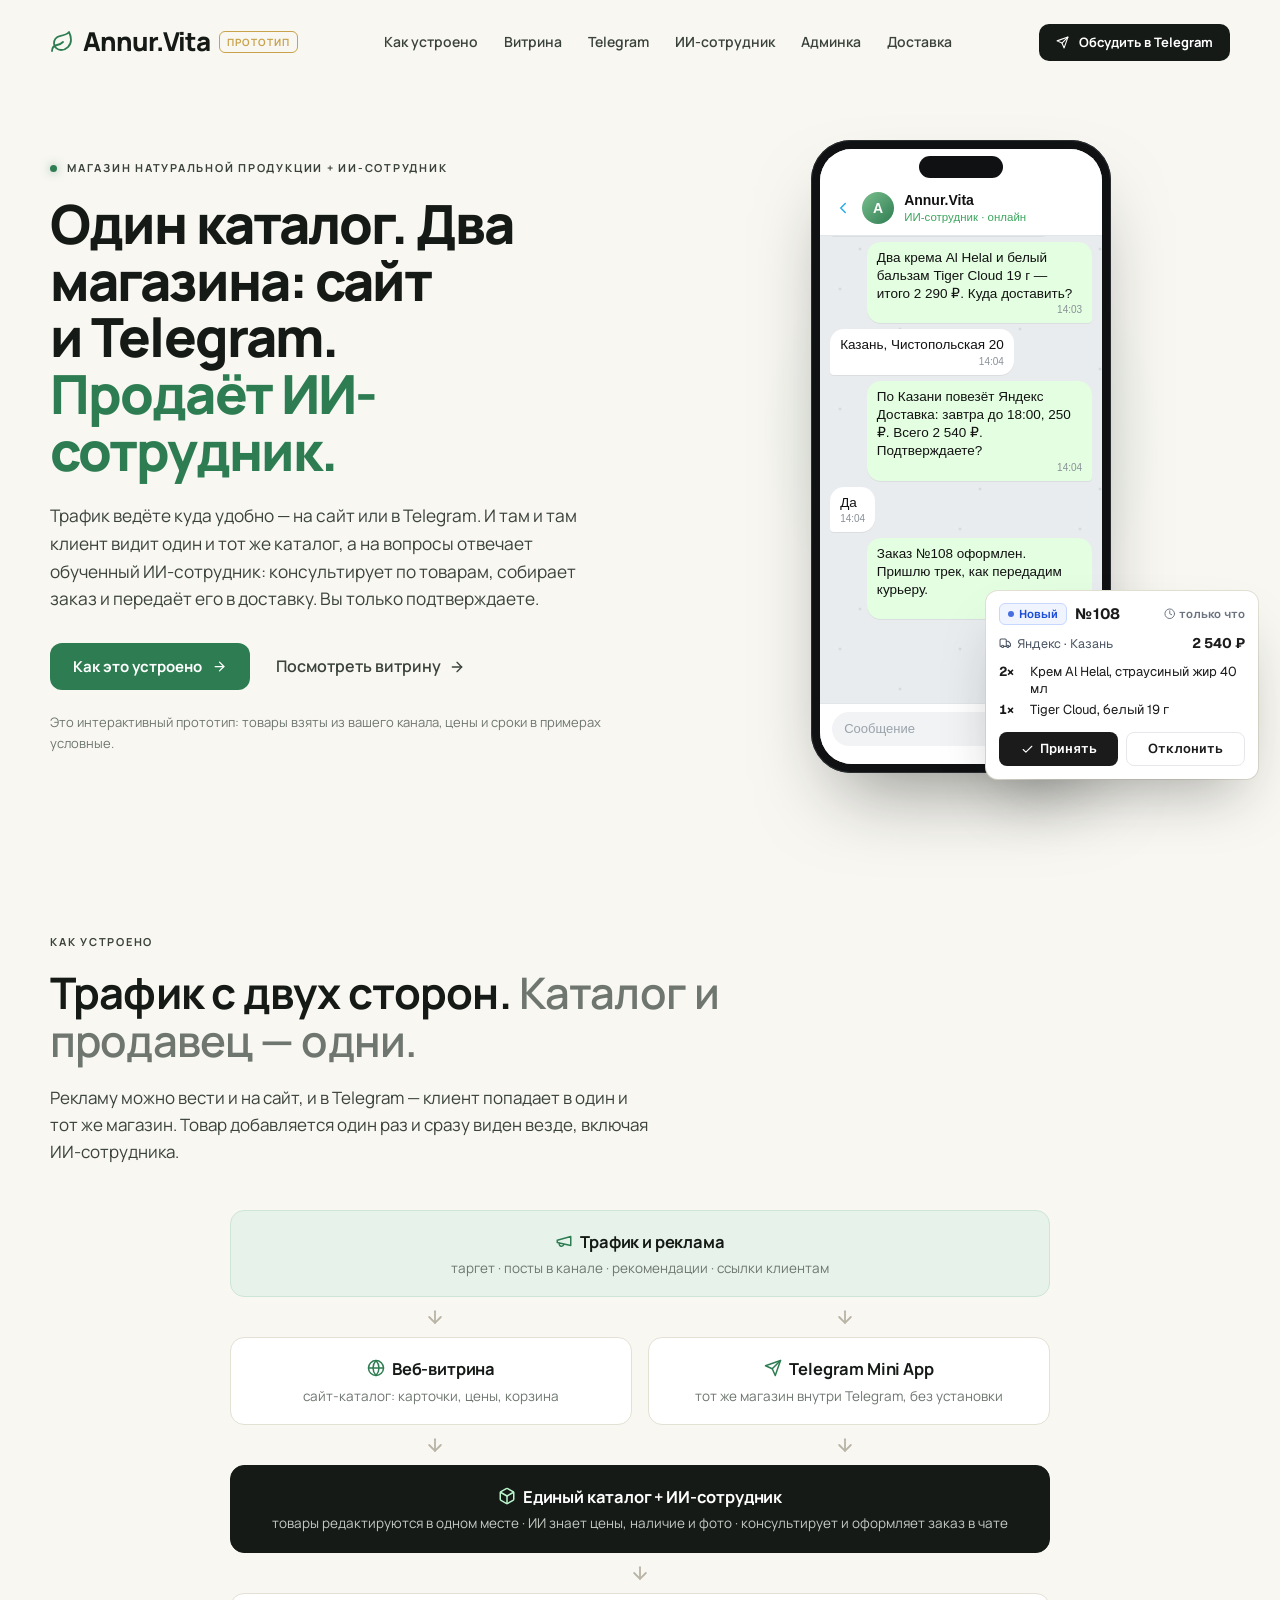
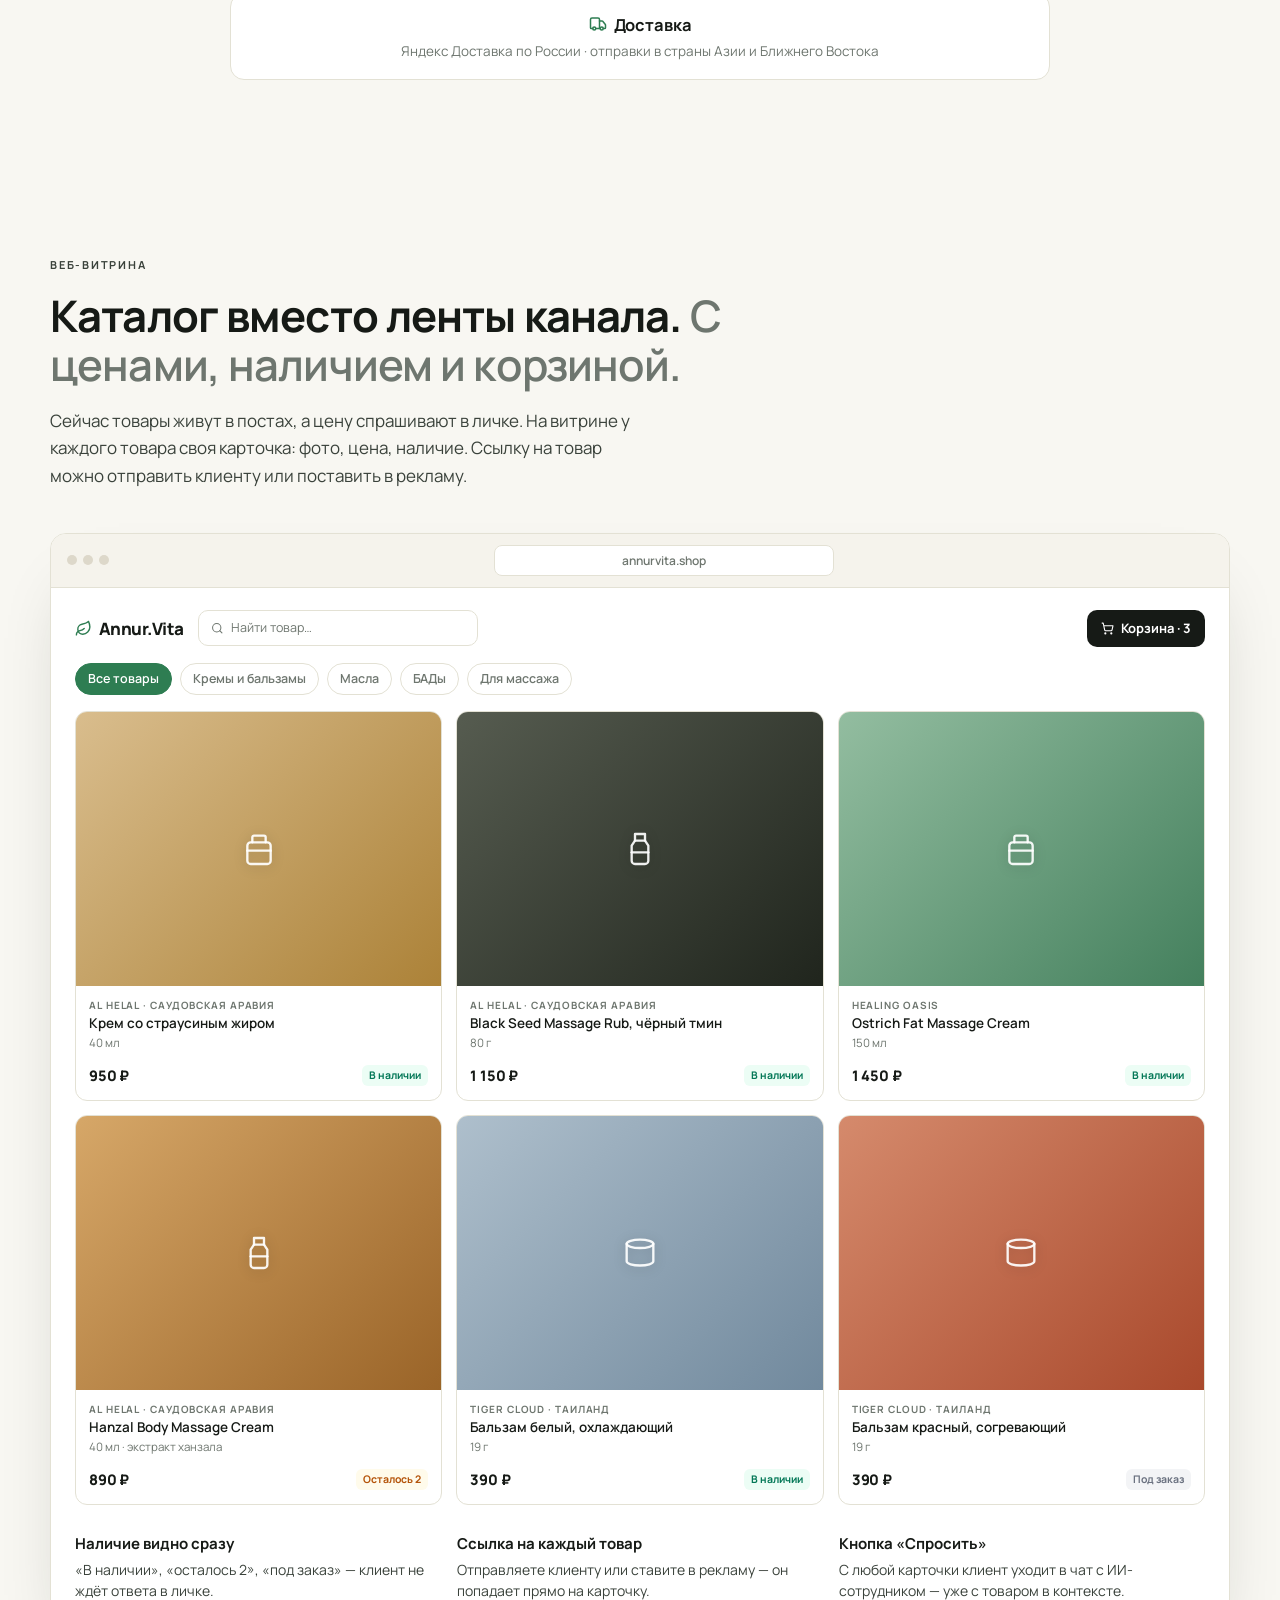
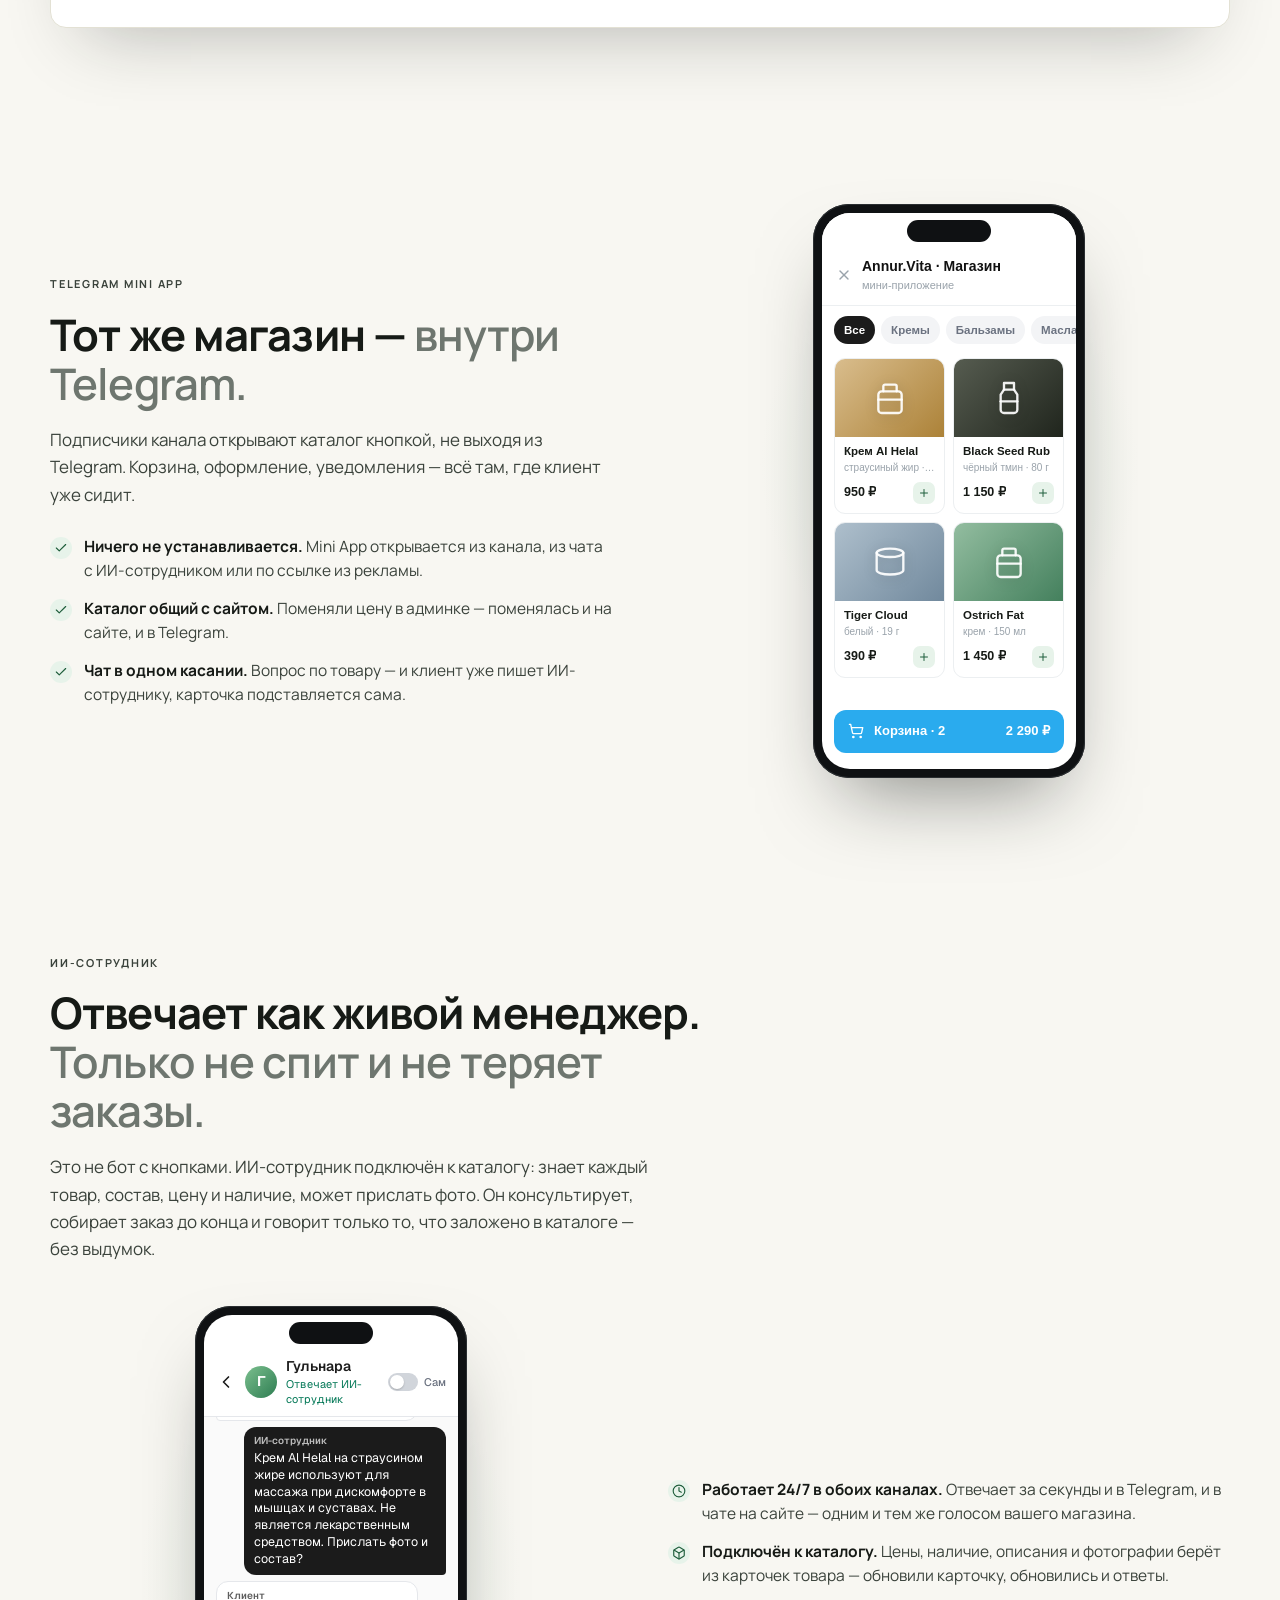
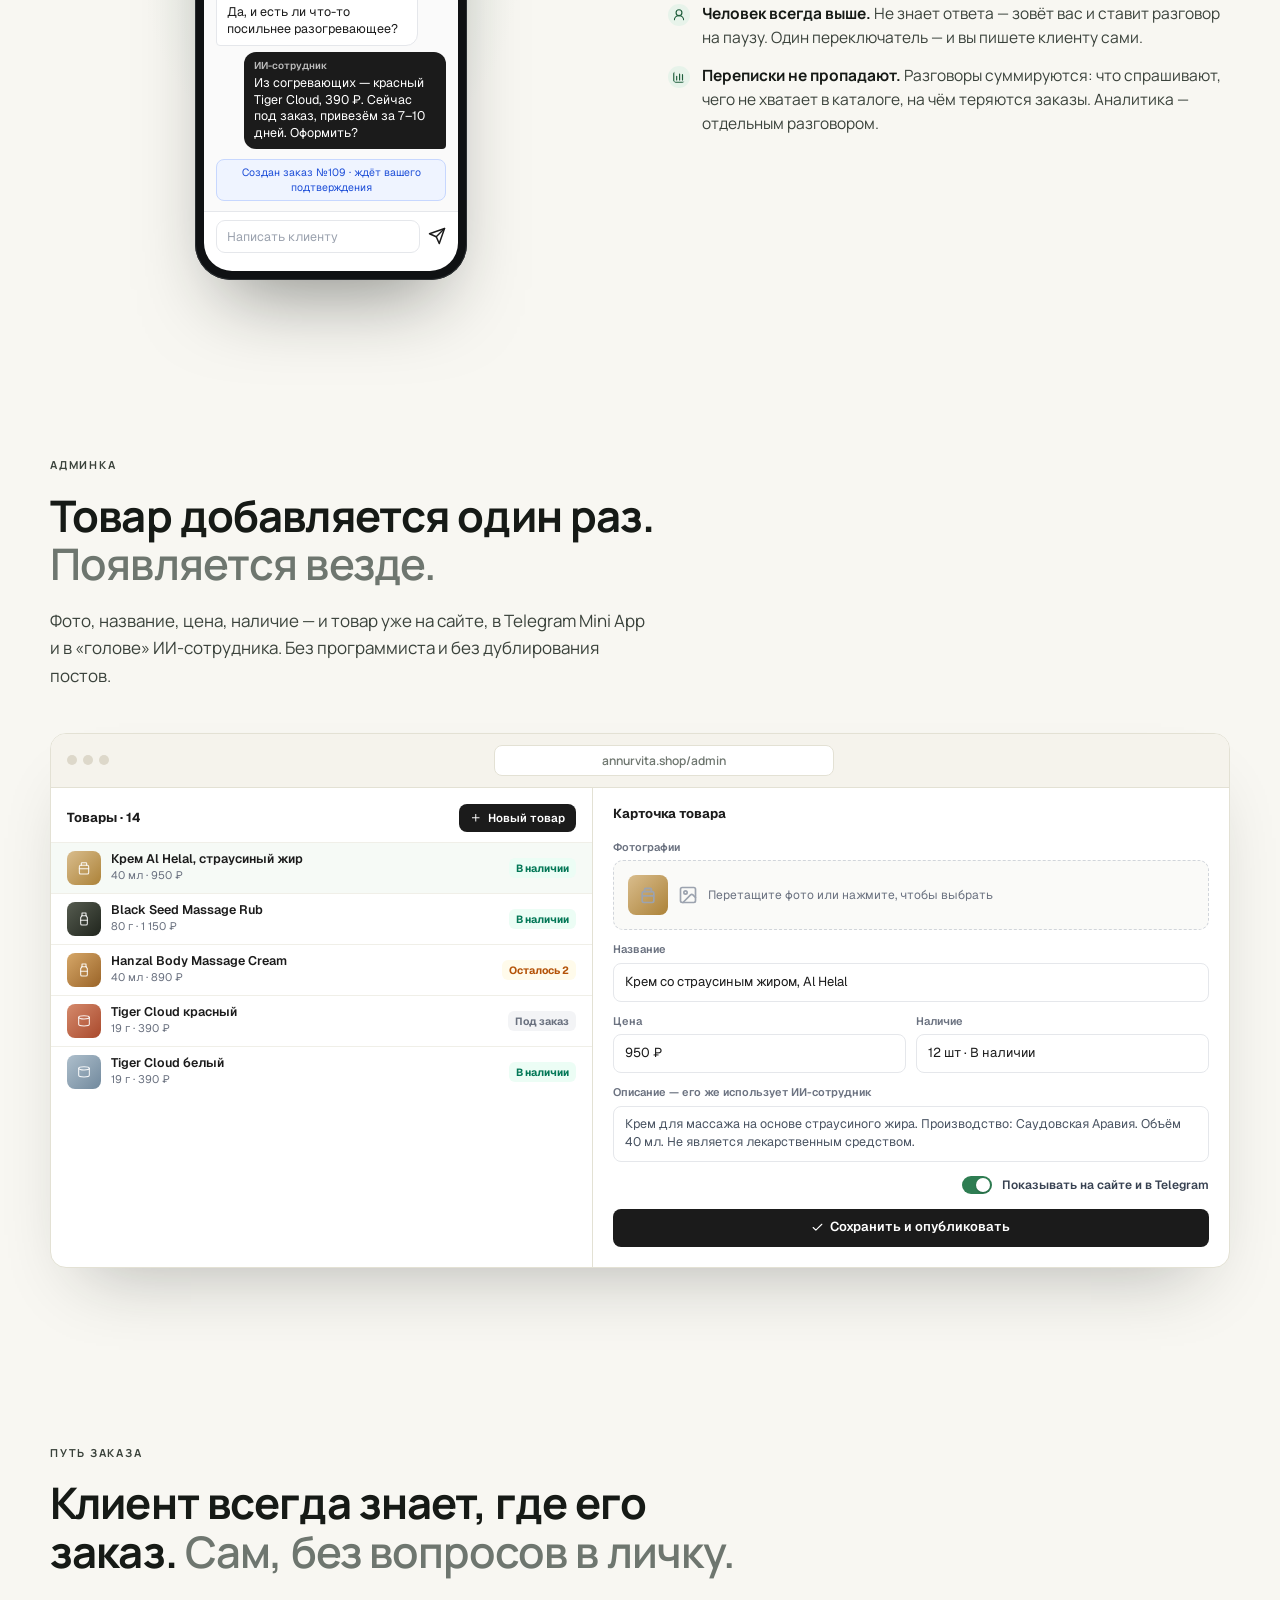
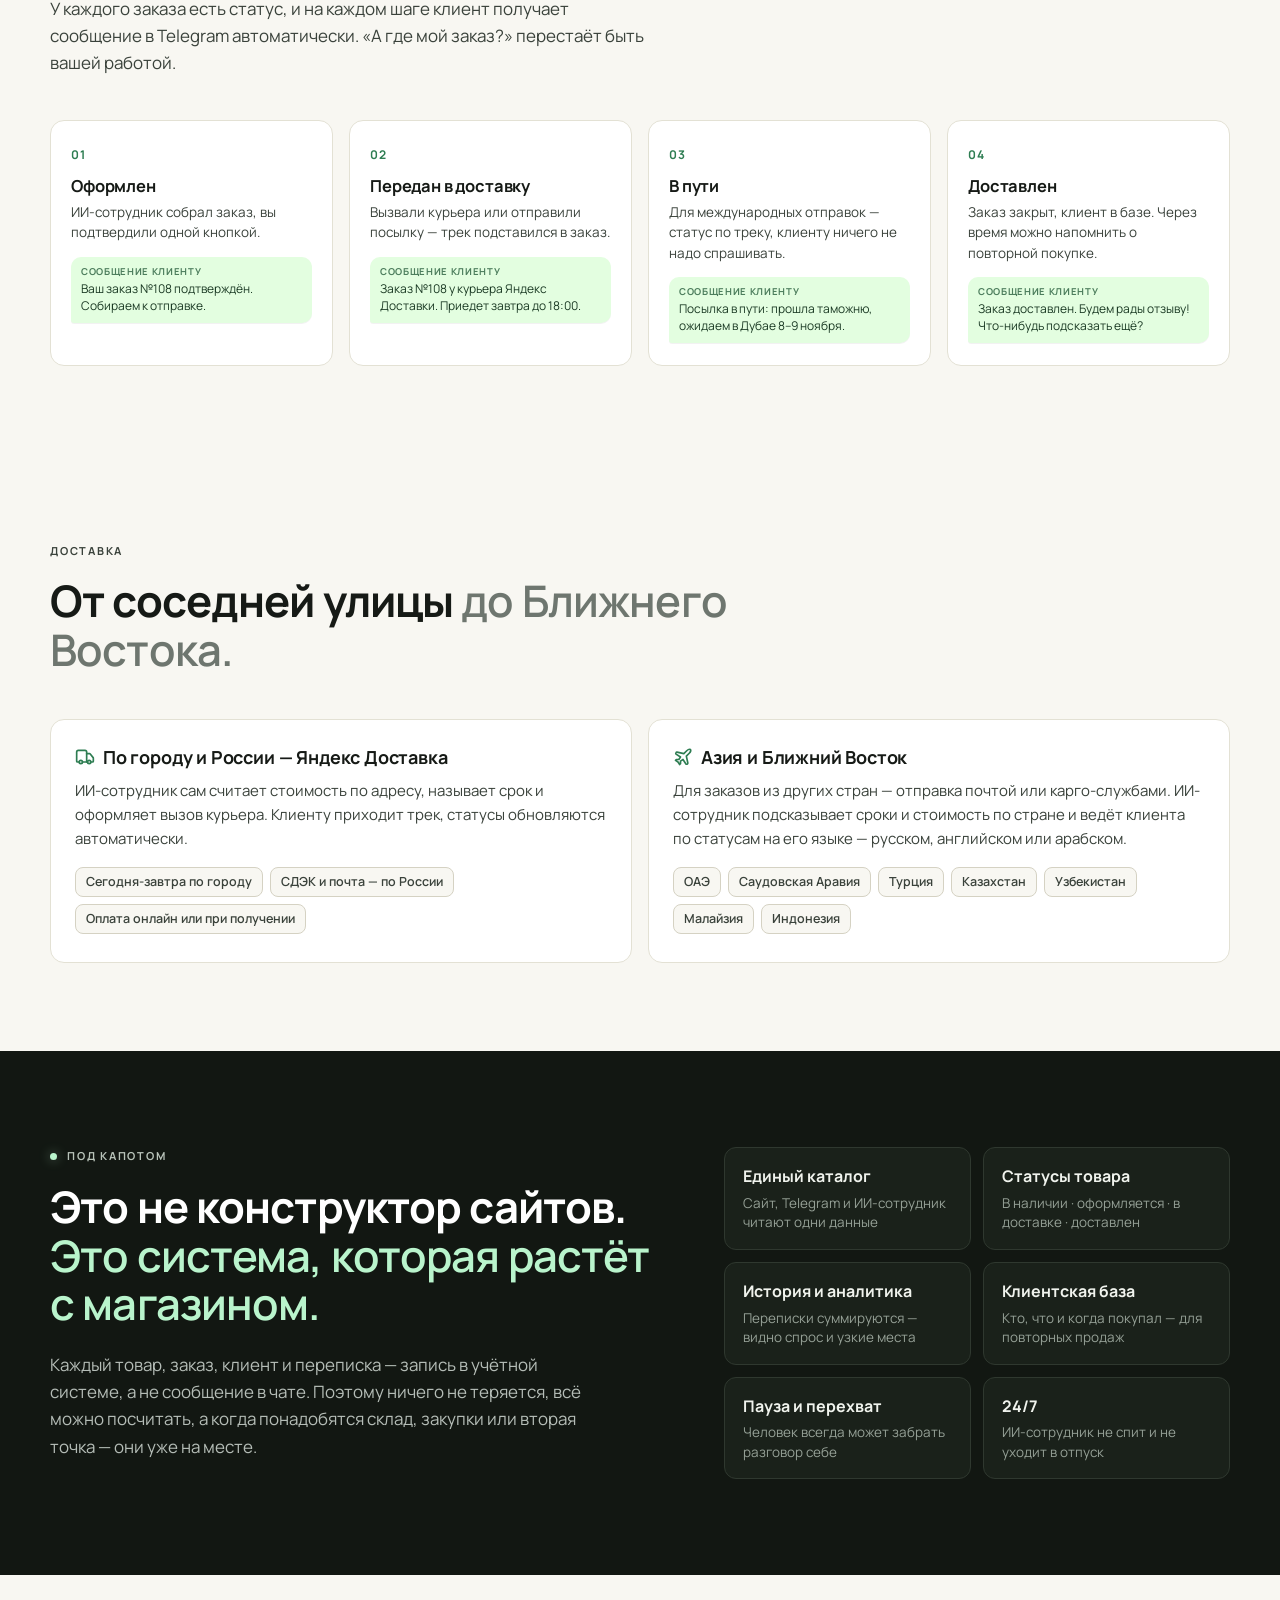
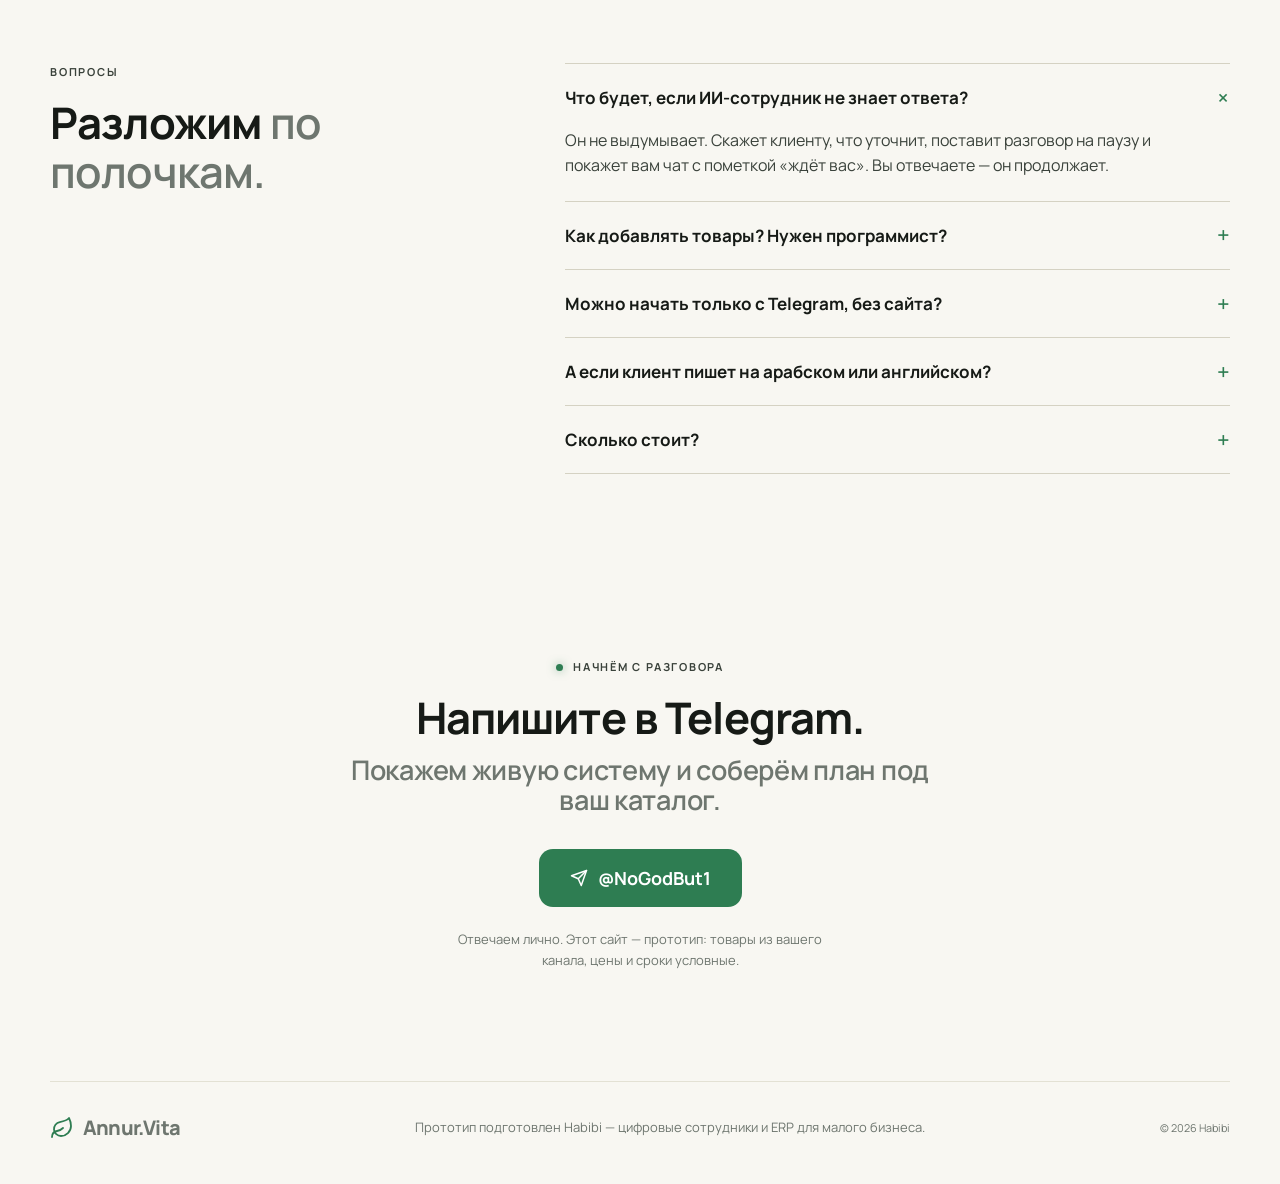
==== annurvita/index.html @ 6d464685 "Репозиторий prototypes: прототип Annur.Vita перенесён в annurvita/ Co-Authored-By: Claude Fable 5 <n" ====
<!doctype html>
<html lang="ru">
<head>
<meta charset="UTF-8">
<meta name="viewport" content="width=device-width, initial-scale=1">
<title>Annur.Vita — онлайн-магазин натуральной продукции + ИИ-сотрудник</title>
<meta name="description" content="Один каталог — два магазина: сайт и Telegram Mini App. Консультирует и оформляет заказы обученный ИИ-сотрудник. Доставка Яндексом по России и в страны Азии и Ближнего Востока.">
<meta name="robots" content="noindex">
<link rel="icon" href="data:image/svg+xml,%3Csvg xmlns='http://www.w3.org/2000/svg' viewBox='0 0 24 24' fill='none' stroke='%232e7d52' stroke-width='2' stroke-linecap='round' stroke-linejoin='round'%3E%3Cpath d='M11 20A7 7 0 0 1 9.8 6.1C15.5 5 17 4.48 19 2c1 2 2 4.18 2 8 0 5.5-4.78 10-10 10Z'/%3E%3Cpath d='M2 21c0-3 1.85-5.36 5.08-6C9.5 14.52 12 13 13 12'/%3E%3C/svg%3E">
<link rel="preconnect" href="https://fonts.googleapis.com">
<link rel="preconnect" href="https://fonts.gstatic.com" crossorigin>
<link href="https://fonts.googleapis.com/css2?family=Manrope:wght@400;500;600;700;800&family=Geist:wght@400;500;600;700&display=swap" rel="stylesheet">
<link rel="stylesheet" href="style.css">
</head>
<body>
<svg class="sprite" aria-hidden="true">
  <symbol id="i-leaf" viewBox="0 0 24 24"><path d="M11 20A7 7 0 0 1 9.8 6.1C15.5 5 17 4.48 19 2c1 2 2 4.18 2 8 0 5.5-4.78 10-10 10Z"/><path d="M2 21c0-3 1.85-5.36 5.08-6C9.5 14.52 12 13 13 12"/></symbol>
  <symbol id="i-clock" viewBox="0 0 24 24"><circle cx="12" cy="12" r="10"/><polyline points="12 6 12 12 16 14"/></symbol>
  <symbol id="i-check" viewBox="0 0 24 24"><polyline points="20 6 9 17 4 12"/></symbol>
  <symbol id="i-truck" viewBox="0 0 24 24"><path d="M14 18V6a2 2 0 0 0-2-2H4a2 2 0 0 0-2 2v11a1 1 0 0 0 1 1h2"/><path d="M15 18H9"/><path d="M19 18h2a1 1 0 0 0 1-1v-3.65a1 1 0 0 0-.22-.624l-3.48-4.35A1 1 0 0 0 17.52 8H14"/><circle cx="17" cy="18" r="2"/><circle cx="7" cy="18" r="2"/></symbol>
  <symbol id="i-globe" viewBox="0 0 24 24"><circle cx="12" cy="12" r="10"/><path d="M2 12h20"/><path d="M12 2a15.3 15.3 0 0 1 4 10 15.3 15.3 0 0 1-4 10 15.3 15.3 0 0 1-4-10 15.3 15.3 0 0 1 4-10z"/></symbol>
  <symbol id="i-chat" viewBox="0 0 24 24"><path d="M7.9 20A9 9 0 1 0 4 16.1L2 22Z"/></symbol>
  <symbol id="i-send" viewBox="0 0 24 24"><path d="m22 2-7 20-4-9-9-4Z"/><path d="M22 2 11 13"/></symbol>
  <symbol id="i-back" viewBox="0 0 24 24"><path d="m15 18-6-6 6-6"/></symbol>
  <symbol id="i-x" viewBox="0 0 24 24"><path d="M18 6 6 18"/><path d="m6 6 12 12"/></symbol>
  <symbol id="i-arrow" viewBox="0 0 24 24"><path d="M5 12h14"/><path d="m12 5 7 7-7 7"/></symbol>
  <symbol id="i-cart" viewBox="0 0 24 24"><circle cx="8" cy="21" r="1"/><circle cx="19" cy="21" r="1"/><path d="M2.05 2.05h2l2.66 12.42a2 2 0 0 0 2 1.58h9.78a2 2 0 0 0 1.95-1.57l1.65-7.43H5.12"/></symbol>
  <symbol id="i-search" viewBox="0 0 24 24"><circle cx="11" cy="11" r="8"/><path d="m21 21-4.3-4.3"/></symbol>
  <symbol id="i-plus" viewBox="0 0 24 24"><path d="M5 12h14"/><path d="M12 5v14"/></symbol>
  <symbol id="i-image" viewBox="0 0 24 24"><rect x="3" y="3" width="18" height="18" rx="2"/><circle cx="9" cy="9" r="2"/><path d="m21 15-3.086-3.086a2 2 0 0 0-2.828 0L6 21"/></symbol>
  <symbol id="i-chart" viewBox="0 0 24 24"><path d="M3 3v16a2 2 0 0 0 2 2h16"/><path d="M8 17v-6"/><path d="M13 17V7"/><path d="M18 17v-9"/></symbol>
  <symbol id="i-jar" viewBox="0 0 24 24"><rect x="5" y="8" width="14" height="13" rx="2"/><path d="M8 8V5a1 1 0 0 1 1-1h6a1 1 0 0 1 1 1v3"/><path d="M5 13h14"/></symbol>
  <symbol id="i-tube" viewBox="0 0 24 24"><path d="M9 3h6v4H9z"/><path d="M9 7l-2 3v9a2 2 0 0 0 2 2h6a2 2 0 0 0 2-2v-9l-2-3"/><path d="M7 14h10"/></symbol>
  <symbol id="i-tin" viewBox="0 0 24 24"><ellipse cx="12" cy="6.5" rx="8" ry="2.5"/><path d="M4 6.5V17c0 1.4 3.6 2.5 8 2.5s8-1.1 8-2.5V6.5"/></symbol>
  <symbol id="i-plane" viewBox="0 0 24 24"><path d="M17.8 19.2 16 11l3.5-3.5C21 6 21.5 4 21 3c-1-.5-3 0-4.5 1.5L13 8 4.8 6.2c-.5-.1-.9.1-1.1.5l-.3.5c-.2.5-.1 1 .3 1.3L9 12l-2 3H4l-1 1 3 2 2 3 1-1v-3l3-2 3.5 5.3c.3.4.8.5 1.3.3l.5-.2c.4-.3.6-.7.5-1.2z"/></symbol>
  <symbol id="i-megaphone" viewBox="0 0 24 24"><path d="m3 11 18-5v12L3 14v-3z"/><path d="M11.6 16.8a3 3 0 1 1-5.8-1.6"/></symbol>
  <symbol id="i-box" viewBox="0 0 24 24"><path d="M21 8a2 2 0 0 0-1-1.73l-7-4a2 2 0 0 0-2 0l-7 4A2 2 0 0 0 3 8v8a2 2 0 0 0 1 1.73l7 4a2 2 0 0 0 2 0l7-4A2 2 0 0 0 21 16Z"/><path d="m3.3 7 8.7 5 8.7-5"/><path d="M12 22V12"/></symbol>
  <symbol id="i-user" viewBox="0 0 24 24"><circle cx="12" cy="8" r="5"/><path d="M20 21a8 8 0 0 0-16 0"/></symbol>
</svg>

<header class="top wrap">
  <a class="brand" href="#top"><svg class="ic"><use href="#i-leaf"/></svg>Annur.Vita<span class="proto">прототип</span></a>
  <nav class="menu" aria-label="Разделы">
    <a href="#how">Как устроено</a>
    <a href="#shop">Витрина</a>
    <a href="#tg">Telegram</a>
    <a href="#ai">ИИ-сотрудник</a>
    <a href="#admin">Админка</a>
    <a href="#delivery">Доставка</a>
  </nav>
  <div class="top-actions">
    <a class="btn btn-ink btn-sm" href="https://t.me/NoGodBut1" target="_blank" rel="noopener"><svg class="ic"><use href="#i-send"/></svg><span>Обсудить в Telegram</span></a>
  </div>
</header>

<main id="top">

<!-- ================= HERO ================= -->
<section class="hero wrap">
  <div class="hero-copy">
    <p class="eyebrow"><i></i>Магазин натуральной продукции + ИИ-сотрудник</p>
    <h1>Один каталог. Два магазина: сайт и&nbsp;Telegram. <span>Продаёт ИИ-сотрудник.</span></h1>
    <p class="lead">Трафик ведёте куда удобно — на сайт или в Telegram. И там и там клиент видит один и тот же каталог, а на вопросы отвечает обученный ИИ-сотрудник: консультирует по товарам, собирает заказ и передаёт его в доставку. Вы только подтверждаете.</p>
    <div class="actions">
      <a class="btn btn-accent" href="#how">Как это устроено <svg class="ic"><use href="#i-arrow"/></svg></a>
      <a class="textlink" href="#shop">Посмотреть витрину <svg class="ic"><use href="#i-arrow"/></svg></a>
    </div>
    <p class="footnote">Это интерактивный прототип: товары взяты из вашего канала, цены и сроки в примерах условные.</p>
  </div>

  <div class="hero-visual" aria-label="Переписка клиента с ИИ-сотрудником и карточка готового заказа">
    <div class="phone">
      <div class="tg">
        <div class="tg-head">
          <svg class="ic"><use href="#i-back"/></svg>
          <span class="tg-ava">A</span>
          <div><b>Annur.Vita</b><small>ИИ-сотрудник · онлайн</small></div>
        </div>
        <div class="tg-body">
          <div class="msg in">Ассаляму алейкум! Крем со страусиным жиром Al Helal ещё есть?<time>14:02</time></div>
          <div class="msg out">Ва-алейкум ассалям! Да, Al Helal 40 мл в наличии — 950 ₽, производство Саудовская Аравия. Один возьмёте?<time>14:02</time></div>
          <div class="msg in">Два. И белый Tiger Cloud, который охлаждающий<time>14:03</time></div>
          <div class="msg out">Два крема Al Helal и белый бальзам Tiger Cloud 19 г — итого 2 290 ₽. Куда доставить?<time>14:03</time></div>
          <div class="msg in">Казань, Чистопольская 20<time>14:04</time></div>
          <div class="msg out">По Казани повезёт Яндекс Доставка: завтра до 18:00, 250 ₽. Всего 2 540 ₽. Подтверждаете?<time>14:04</time></div>
          <div class="msg in">Да<time>14:04</time></div>
          <div class="msg out">Заказ №108 оформлен. Пришлю трек, как передадим курьеру.<time>14:04</time></div>
        </div>
        <div class="tg-input"><span>Сообщение</span></div>
      </div>
    </div>

    <div class="float-card cab" aria-label="Карточка заказа у владельца">
      <div class="fc-head"><span class="badge new">Новый</span><b>№108</b><span class="age"><svg class="ic"><use href="#i-clock"/></svg>только что</span></div>
      <div class="fc-sum"><span><svg class="ic"><use href="#i-truck"/></svg>Яндекс · Казань</span><b>2 540 ₽</b></div>
      <ul class="items">
        <li><b>2×</b><span>Крем Al Helal, страусиный жир 40 мл</span></li>
        <li><b>1×</b><span>Tiger Cloud, белый 19 г</span></li>
      </ul>
      <div class="fc-actions"><button class="ubtn dark" type="button"><svg class="ic"><use href="#i-check"/></svg>Принять</button><button class="ubtn outline" type="button">Отклонить</button></div>
    </div>
  </div>
</section>

<!-- ================= СХЕМА ================= -->
<section class="section wrap" id="how">
  <div class="section-head">
    <p class="eyebrow">Как устроено</p>
    <h2>Трафик с двух сторон. <span class="muted">Каталог и продавец — одни.</span></h2>
    <p class="section-lead">Рекламу можно вести и на сайт, и в Telegram — клиент попадает в один и тот же магазин. Товар добавляется один раз и сразу виден везде, включая ИИ-сотрудника.</p>
  </div>
  <div class="flow" role="img" aria-label="Схема: трафик идёт на сайт и в Telegram, оба подключены к единому каталогу, продажи ведёт ИИ-сотрудник, заказы уходят в доставку">
    <div class="frow one">
      <div class="fnode soft"><b><svg class="ic"><use href="#i-megaphone"/></svg>Трафик и реклама</b><span>таргет · посты в канале · рекомендации · ссылки клиентам</span></div>
    </div>
    <div class="farr"><i><svg class="ic"><use href="#i-arrow"/></svg></i><i><svg class="ic"><use href="#i-arrow"/></svg></i></div>
    <div class="frow">
      <div class="fnode"><b><svg class="ic"><use href="#i-globe"/></svg>Веб-витрина</b><span>сайт-каталог: карточки, цены, корзина</span></div>
      <div class="fnode"><b><svg class="ic"><use href="#i-send"/></svg>Telegram Mini App</b><span>тот же магазин внутри Telegram, без установки</span></div>
    </div>
    <div class="farr"><i><svg class="ic"><use href="#i-arrow"/></svg></i><i><svg class="ic"><use href="#i-arrow"/></svg></i></div>
    <div class="frow one">
      <div class="fnode hub"><b><svg class="ic"><use href="#i-box"/></svg>Единый каталог + ИИ-сотрудник</b><span>товары редактируются в одном месте · ИИ знает цены, наличие и фото · консультирует и оформляет заказ в чате</span></div>
    </div>
    <div class="farr one"><i><svg class="ic"><use href="#i-arrow"/></svg></i></div>
    <div class="frow one">
      <div class="fnode"><b><svg class="ic"><use href="#i-truck"/></svg>Доставка</b><span>Яндекс Доставка по России · отправки в страны Азии и Ближнего Востока</span></div>
    </div>
  </div>
</section>

<!-- ================= ВИТРИНА ================= -->
<section class="section wrap" id="shop">
  <div class="section-head">
    <p class="eyebrow">Веб-витрина</p>
    <h2>Каталог вместо ленты канала. <span class="muted">С ценами, наличием и корзиной.</span></h2>
    <p class="section-lead">Сейчас товары живут в постах, а цену спрашивают в личке. На витрине у каждого товара своя карточка: фото, цена, наличие. Ссылку на товар можно отправить клиенту или поставить в рекламу.</p>
  </div>

  <div class="browser" role="img" aria-label="Макет веб-витрины с карточками товаров">
    <div class="bbar"><i></i><i></i><i></i><span class="burl">annurvita.shop</span></div>
    <div class="shop">
      <div class="shop-top">
        <span class="shop-brand"><svg class="ic"><use href="#i-leaf"/></svg>Annur.Vita</span>
        <span class="shop-search"><svg class="ic"><use href="#i-search"/></svg>Найти товар…</span>
        <span class="shop-cart"><svg class="ic"><use href="#i-cart"/></svg>Корзина · 3</span>
      </div>
      <div class="shop-cats"><span class="on">Все товары</span><span>Кремы и бальзамы</span><span>Масла</span><span>БАДы</span><span>Для массажа</span></div>
      <div class="pgrid">
        <article class="pcard">
          <div class="pimg g1"><svg class="ic"><use href="#i-jar"/></svg></div>
          <div class="pbody"><span class="pbrand">Al Helal · Саудовская Аравия</span><span class="pname">Крем со страусиным жиром</span><span class="pmeta">40 мл</span><div class="prow"><span class="price">950 ₽</span><span class="stock ok">В наличии</span></div></div>
        </article>
        <article class="pcard">
          <div class="pimg g2"><svg class="ic"><use href="#i-tube"/></svg></div>
          <div class="pbody"><span class="pbrand">Al Helal · Саудовская Аравия</span><span class="pname">Black Seed Massage Rub, чёрный тмин</span><span class="pmeta">80 г</span><div class="prow"><span class="price">1 150 ₽</span><span class="stock ok">В наличии</span></div></div>
        </article>
        <article class="pcard">
          <div class="pimg g3"><svg class="ic"><use href="#i-jar"/></svg></div>
          <div class="pbody"><span class="pbrand">Healing Oasis</span><span class="pname">Ostrich Fat Massage Cream</span><span class="pmeta">150 мл</span><div class="prow"><span class="price">1 450 ₽</span><span class="stock ok">В наличии</span></div></div>
        </article>
        <article class="pcard">
          <div class="pimg g4"><svg class="ic"><use href="#i-tube"/></svg></div>
          <div class="pbody"><span class="pbrand">Al Helal · Саудовская Аравия</span><span class="pname">Hanzal Body Massage Cream</span><span class="pmeta">40 мл · экстракт ханзала</span><div class="prow"><span class="price">890 ₽</span><span class="stock low">Осталось 2</span></div></div>
        </article>
        <article class="pcard">
          <div class="pimg g5"><svg class="ic"><use href="#i-tin"/></svg></div>
          <div class="pbody"><span class="pbrand">Tiger Cloud · Таиланд</span><span class="pname">Бальзам белый, охлаждающий</span><span class="pmeta">19 г</span><div class="prow"><span class="price">390 ₽</span><span class="stock ok">В наличии</span></div></div>
        </article>
        <article class="pcard">
          <div class="pimg g6"><svg class="ic"><use href="#i-tin"/></svg></div>
          <div class="pbody"><span class="pbrand">Tiger Cloud · Таиланд</span><span class="pname">Бальзам красный, согревающий</span><span class="pmeta">19 г</span><div class="prow"><span class="price">390 ₽</span><span class="stock out">Под заказ</span></div></div>
        </article>
      </div>
      <div class="shopcap">
        <div><b>Наличие видно сразу</b>«В наличии», «осталось 2», «под заказ» — клиент не ждёт ответа в личке.</div>
        <div><b>Ссылка на каждый товар</b>Отправляете клиенту или ставите в рекламу — он попадает прямо на карточку.</div>
        <div><b>Кнопка «Спросить»</b>С любой карточки клиент уходит в чат с ИИ-сотрудником — уже с товаром в контексте.</div>
      </div>
    </div>
  </div>
</section>

<!-- ================= TELEGRAM MINI APP ================= -->
<section class="section wrap split" id="tg">
  <div>
    <div class="section-head">
      <p class="eyebrow">Telegram Mini App</p>
      <h2>Тот же магазин — <span class="muted">внутри Telegram.</span></h2>
      <p class="section-lead">Подписчики канала открывают каталог кнопкой, не выходя из Telegram. Корзина, оформление, уведомления — всё там, где клиент уже сидит.</p>
    </div>
    <ul class="points">
      <li><svg class="ic"><use href="#i-check"/></svg><b>Ничего не устанавливается.</b> Mini App открывается из канала, из чата с ИИ-сотрудником или по ссылке из рекламы.</li>
      <li><svg class="ic"><use href="#i-check"/></svg><b>Каталог общий с сайтом.</b> Поменяли цену в админке — поменялась и на сайте, и в Telegram.</li>
      <li><svg class="ic"><use href="#i-check"/></svg><b>Чат в одном касании.</b> Вопрос по товару — и клиент уже пишет ИИ-сотруднику, карточка подставляется сама.</li>
    </ul>
  </div>
  <div class="split-visual">
    <div class="phone small">
      <div class="ma">
        <div class="ma-head">
          <svg class="ic"><use href="#i-x"/></svg>
          <div><b>Annur.Vita · Магазин</b><small>мини-приложение</small></div>
        </div>
        <div class="ma-cats"><span class="on">Все</span><span>Кремы</span><span>Бальзамы</span><span>Масла</span></div>
        <div class="ma-grid">
          <article class="ma-card"><div class="pimg g1"><svg class="ic"><use href="#i-jar"/></svg></div><div class="mb"><b>Крем Al Helal</b><small>страусиный жир · 40 мл</small><div class="mr"><b>950 ₽</b><span class="ma-add"><svg class="ic"><use href="#i-plus"/></svg></span></div></div></article>
          <article class="ma-card"><div class="pimg g2"><svg class="ic"><use href="#i-tube"/></svg></div><div class="mb"><b>Black Seed Rub</b><small>чёрный тмин · 80 г</small><div class="mr"><b>1 150 ₽</b><span class="ma-add"><svg class="ic"><use href="#i-plus"/></svg></span></div></div></article>
          <article class="ma-card"><div class="pimg g5"><svg class="ic"><use href="#i-tin"/></svg></div><div class="mb"><b>Tiger Cloud</b><small>белый · 19 г</small><div class="mr"><b>390 ₽</b><span class="ma-add"><svg class="ic"><use href="#i-plus"/></svg></span></div></div></article>
          <article class="ma-card"><div class="pimg g3"><svg class="ic"><use href="#i-jar"/></svg></div><div class="mb"><b>Ostrich Fat</b><small>крем · 150 мл</small><div class="mr"><b>1 450 ₽</b><span class="ma-add"><svg class="ic"><use href="#i-plus"/></svg></span></div></div></article>
        </div>
        <div class="ma-cart"><span><svg class="ic"><use href="#i-cart"/></svg></span>Корзина · 2<b>2 290 ₽</b></div>
      </div>
    </div>
  </div>
</section>

<!-- ================= ИИ-СОТРУДНИК ================= -->
<section class="section wrap" id="ai">
  <div class="section-head">
    <p class="eyebrow">ИИ-сотрудник</p>
    <h2>Отвечает как живой менеджер. <span class="muted">Только не спит и не теряет заказы.</span></h2>
    <p class="section-lead">Это не бот с кнопками. ИИ-сотрудник подключён к каталогу: знает каждый товар, состав, цену и наличие, может прислать фото. Он консультирует, собирает заказ до конца и говорит только то, что заложено в каталоге — без выдумок.</p>
  </div>
  <div class="split">
    <div class="split-visual">
      <div class="phone small">
        <div class="cab">
          <div class="thread-head"><svg class="ic"><use href="#i-back"/></svg><span class="ava">Г</span><div><b>Гульнара</b><small class="ok">Отвечает ИИ-сотрудник</small></div><label class="switch"><i></i>Сам</label></div>
          <div class="thread">
            <div class="day">Сегодня</div>
            <div class="bub c"><small>Клиент</small>А этот крем от чего вообще? Для суставов подойдёт?</div>
            <div class="bub b"><small>ИИ-сотрудник</small>Крем Al Helal на страусином жире используют для массажа при дискомфорте в мышцах и суставах. Не является лекарственным средством. Прислать фото и состав?</div>
            <div class="bub c"><small>Клиент</small>Да, и есть ли что-то посильнее разогревающее?</div>
            <div class="bub b"><small>ИИ-сотрудник</small>Из согревающих — красный Tiger Cloud, 390 ₽. Сейчас под заказ, привезём за 7–10 дней. Оформить?</div>
            <div class="sys">Создан заказ №109 · ждёт вашего подтверждения</div>
          </div>
          <div class="thread-input"><span>Написать клиенту</span><svg class="ic"><use href="#i-send"/></svg></div>
        </div>
      </div>
    </div>
    <div>
      <ul class="points">
        <li><svg class="ic"><use href="#i-clock"/></svg><b>Работает 24/7 в обоих каналах.</b> Отвечает за секунды и в Telegram, и в чате на сайте — одним и тем же голосом вашего магазина.</li>
        <li><svg class="ic"><use href="#i-box"/></svg><b>Подключён к каталогу.</b> Цены, наличие, описания и фотографии берёт из карточек товара — обновили карточку, обновились и ответы.</li>
        <li><svg class="ic"><use href="#i-user"/></svg><b>Человек всегда выше.</b> Не знает ответа — зовёт вас и ставит разговор на паузу. Один переключатель — и вы пишете клиенту сами.</li>
        <li><svg class="ic"><use href="#i-chart"/></svg><b>Переписки не пропадают.</b> Разговоры суммируются: что спрашивают, чего не хватает в каталоге, на чём теряются заказы. Аналитика — отдельным разговором.</li>
      </ul>
    </div>
  </div>
</section>

<!-- ================= АДМИНКА ================= -->
<section class="section wrap" id="admin">
  <div class="section-head">
    <p class="eyebrow">Админка</p>
    <h2>Товар добавляется один раз. <span class="muted">Появляется везде.</span></h2>
    <p class="section-lead">Фото, название, цена, наличие — и товар уже на сайте, в Telegram Mini App и в «голове» ИИ-сотрудника. Без программиста и без дублирования постов.</p>
  </div>
  <div class="browser" role="img" aria-label="Макет админки: список товаров и форма нового товара">
    <div class="bbar"><i></i><i></i><i></i><span class="burl">annurvita.shop/admin</span></div>
    <div class="admin">
      <div class="alist">
        <h4>Товары · 14 <span class="ubtn dark"><svg class="ic"><use href="#i-plus"/></svg>Новый товар</span></h4>
        <div class="arow on"><span class="athumb g1"><svg class="ic"><use href="#i-jar"/></svg></span><div><b>Крем Al Helal, страусиный жир</b><small>40 мл · 950 ₽</small></div><span class="stock ok">В наличии</span></div>
        <div class="arow"><span class="athumb g2"><svg class="ic"><use href="#i-tube"/></svg></span><div><b>Black Seed Massage Rub</b><small>80 г · 1 150 ₽</small></div><span class="stock ok">В наличии</span></div>
        <div class="arow"><span class="athumb g4"><svg class="ic"><use href="#i-tube"/></svg></span><div><b>Hanzal Body Massage Cream</b><small>40 мл · 890 ₽</small></div><span class="stock low">Осталось 2</span></div>
        <div class="arow"><span class="athumb g6"><svg class="ic"><use href="#i-tin"/></svg></span><div><b>Tiger Cloud красный</b><small>19 г · 390 ₽</small></div><span class="stock out">Под заказ</span></div>
        <div class="arow"><span class="athumb g5"><svg class="ic"><use href="#i-tin"/></svg></span><div><b>Tiger Cloud белый</b><small>19 г · 390 ₽</small></div><span class="stock ok">В наличии</span></div>
      </div>
      <div class="aform">
        <h4>Карточка товара</h4>
        <div class="field"><label>Фотографии</label><div class="drop"><span class="mini g1"><svg class="ic"><use href="#i-jar"/></svg></span><svg class="ic"><use href="#i-image"/></svg>Перетащите фото или нажмите, чтобы выбрать</div></div>
        <div class="field"><label>Название</label><div class="in">Крем со страусиным жиром, Al Helal</div></div>
        <div class="f2">
          <div class="field"><label>Цена</label><div class="in">950 ₽</div></div>
          <div class="field"><label>Наличие</label><div class="in">12 шт · В наличии</div></div>
        </div>
        <div class="field"><label>Описание — его же использует ИИ-сотрудник</label><div class="in area">Крем для массажа на основе страусиного жира. Производство: Саудовская Аравия. Объём 40 мл. Не является лекарственным средством.</div></div>
        <div class="pub"><label class="switch"><i></i></label><span>Показывать на сайте и в Telegram</span></div>
        <span class="ubtn dark"><svg class="ic"><use href="#i-check"/></svg>Сохранить и опубликовать</span>
      </div>
    </div>
  </div>
</section>

<!-- ================= СТАТУСЫ ================= -->
<section class="section wrap" id="status">
  <div class="section-head">
    <p class="eyebrow">Путь заказа</p>
    <h2>Клиент всегда знает, где его заказ. <span class="muted">Сам, без вопросов в личку.</span></h2>
    <p class="section-lead">У каждого заказа есть статус, и на каждом шаге клиент получает сообщение в Telegram автоматически. «А где мой заказ?» перестаёт быть вашей работой.</p>
  </div>
  <ol class="timeline">
    <li><h3>Оформлен</h3><p>ИИ-сотрудник собрал заказ, вы подтвердили одной кнопкой.</p><div class="tl-msg">Ваш заказ №108 подтверждён. Собираем к отправке.</div></li>
    <li><h3>Передан в доставку</h3><p>Вызвали курьера или отправили посылку — трек подставился в заказ.</p><div class="tl-msg">Заказ №108 у курьера Яндекс Доставки. Приедет завтра до 18:00.</div></li>
    <li><h3>В пути</h3><p>Для международных отправок — статус по треку, клиенту ничего не надо спрашивать.</p><div class="tl-msg">Посылка в пути: прошла таможню, ожидаем в Дубае 8–9 ноября.</div></li>
    <li><h3>Доставлен</h3><p>Заказ закрыт, клиент в базе. Через время можно напомнить о повторной покупке.</p><div class="tl-msg">Заказ доставлен. Будем рады отзыву! Что-нибудь подсказать ещё?</div></li>
  </ol>
</section>

<!-- ================= ДОСТАВКА ================= -->
<section class="section wrap" id="delivery">
  <div class="section-head">
    <p class="eyebrow">Доставка</p>
    <h2>От соседней улицы <span class="muted">до Ближнего Востока.</span></h2>
  </div>
  <div class="tiles two">
    <article>
      <h3><svg class="ic"><use href="#i-truck"/></svg>По городу и России — Яндекс Доставка</h3>
      <p>ИИ-сотрудник сам считает стоимость по адресу, называет срок и оформляет вызов курьера. Клиенту приходит трек, статусы обновляются автоматически.</p>
      <div class="geo"><span>Сегодня-завтра по городу</span><span>СДЭК и почта — по России</span><span>Оплата онлайн или при получении</span></div>
    </article>
    <article>
      <h3><svg class="ic"><use href="#i-plane"/></svg>Азия и Ближний Восток</h3>
      <p>Для заказов из других стран — отправка почтой или карго-службами. ИИ-сотрудник подсказывает сроки и стоимость по стране и ведёт клиента по статусам на его языке — русском, английском или арабском.</p>
      <div class="geo"><span>ОАЭ</span><span>Саудовская Аравия</span><span>Турция</span><span>Казахстан</span><span>Узбекистан</span><span>Малайзия</span><span>Индонезия</span></div>
    </article>
  </div>
</section>

<!-- ================= ПОД КАПОТОМ ================= -->
<section class="hood" id="hood">
  <div class="wrap">
    <div class="hood-grid">
      <div>
        <p class="eyebrow"><i></i>Под капотом</p>
        <h2>Это не конструктор сайтов. <span>Это система, которая растёт с магазином.</span></h2>
        <p class="hood-lead">Каждый товар, заказ, клиент и переписка — запись в учётной системе, а не сообщение в чате. Поэтому ничего не теряется, всё можно посчитать, а когда понадобятся склад, закупки или вторая точка — они уже на месте.</p>
      </div>
      <ul class="chips">
        <li><b>Единый каталог</b><span>Сайт, Telegram и ИИ-сотрудник читают одни данные</span></li>
        <li><b>Статусы товара</b><span>В наличии · оформляется · в доставке · доставлен</span></li>
        <li><b>История и аналитика</b><span>Переписки суммируются — видно спрос и узкие места</span></li>
        <li><b>Клиентская база</b><span>Кто, что и когда покупал — для повторных продаж</span></li>
        <li><b>Пауза и перехват</b><span>Человек всегда может забрать разговор себе</span></li>
        <li><b>24/7</b><span>ИИ-сотрудник не спит и не уходит в отпуск</span></li>
      </ul>
    </div>
  </div>
</section>

<!-- ================= FAQ ================= -->
<section class="section wrap faq" id="faq">
  <div class="section-head">
    <p class="eyebrow">Вопросы</p>
    <h2>Разложим <span class="muted">по полочкам.</span></h2>
  </div>
  <div class="qa">
    <details open>
      <summary>Что будет, если ИИ-сотрудник не знает ответа?<span>+</span></summary>
      <p>Он не выдумывает. Скажет клиенту, что уточнит, поставит разговор на паузу и покажет вам чат с пометкой «ждёт вас». Вы отвечаете — он продолжает.</p>
    </details>
    <details>
      <summary>Как добавлять товары? Нужен программист?<span>+</span></summary>
      <p>Нет. В админке: фото, название, цена, наличие — и товар на сайте, в Telegram и у ИИ-сотрудника. Как пост в канале, только один раз и со статусами.</p>
    </details>
    <details>
      <summary>Можно начать только с Telegram, без сайта?<span>+</span></summary>
      <p>Да. Каталог один, поэтому включить вторую витрину можно в любой момент — товары переносить не придётся.</p>
    </details>
    <details>
      <summary>А если клиент пишет на арабском или английском?<span>+</span></summary>
      <p>ИИ-сотрудник отвечает на языке клиента. Каталог при этом ведёте на одном языке — переводит он сам.</p>
    </details>
    <details>
      <summary>Сколько стоит?<span>+</span></summary>
      <p>Зависит от объёма каталога и доставки. Напишите в Telegram — за один разговор посчитаем и покажем живой пример системы.</p>
    </details>
  </div>
</section>

<!-- ================= CONTACT ================= -->
<section class="contact wrap" id="contact">
  <p class="eyebrow"><i></i>Начнём с разговора</p>
  <h2>Напишите в Telegram. <span>Покажем живую систему и соберём план под ваш каталог.</span></h2>
  <a class="btn btn-accent btn-lg" href="https://t.me/NoGodBut1" target="_blank" rel="noopener"><svg class="ic"><use href="#i-send"/></svg>@NoGodBut1</a>
  <p class="footnote">Отвечаем лично. Этот сайт — прототип: товары из вашего канала, цены и сроки условные.</p>
</section>

</main>

<footer class="wrap">
  <a class="brand" href="#top"><svg class="ic"><use href="#i-leaf"/></svg>Annur.Vita</a>
  <p>Прототип подготовлен Habibi — цифровые сотрудники и ERP для малого бизнеса.</p>
  <small>© 2026 Habibi</small>
</footer>
</body>
</html>
---- annurvita/style.css ----
/* ===== Annur.Vita · прототип: магазин натуральной продукции + ИИ-сотрудник ===== */
:root{
  --bg:#f8f7f2; --panel:#ffffff; --ink:#161a16; --ink-2:#3a423b; --muted:#6e766f; --line:#e3e1d4; --line-2:#d5d2c3;
  --accent:#2e7d52; --accent-ink:#1f5e3c; --accent-soft:#e7f3ea;
  --gold:#c9a24b; --mint:#b9f4cc; --dark:#121712; --dark-panel:#1a211a; --dark-line:#2f382f; --dark-muted:#95a096;
  --tg:#2aabee; --tg-out:#e3fee0;
  --radius:14px;
}
*{box-sizing:border-box}
html{scroll-behavior:smooth;scroll-padding-top:24px;-webkit-text-size-adjust:100%}
body{margin:0;background:var(--bg);color:var(--ink);font-family:Manrope,system-ui,sans-serif;font-size:16px;line-height:1.6;overflow-x:hidden}
a{color:inherit;text-decoration:none}
button{font:inherit;cursor:pointer}
img,svg{display:block}
.sprite{display:none}
.ic{width:1em;height:1em;fill:none;stroke:currentColor;stroke-width:2;stroke-linecap:round;stroke-linejoin:round;flex:none}
.wrap{max-width:1180px;width:calc(100% - 48px);margin:0 auto}
h1,h2,h3{margin:0;font-weight:700;letter-spacing:-.02em;line-height:1.12}
h2{font-size:clamp(28px,3.4vw,44px);max-width:24ch}
h2 .muted{color:var(--muted);font-weight:600}
h3{font-size:18px;letter-spacing:-.01em;line-height:1.3}
p{margin:0}
.eyebrow{font-size:11px;letter-spacing:.16em;font-weight:700;text-transform:uppercase;color:var(--ink-2);display:flex;align-items:center;gap:10px;margin:0 0 18px}
.eyebrow i{width:7px;height:7px;border-radius:50%;background:var(--accent);box-shadow:0 0 10px rgba(46,125,82,.55)}
.muted{color:var(--muted)}

/* ---- кнопки ---- */
.btn{display:inline-flex;align-items:center;gap:10px;padding:15px 22px;border-radius:12px;font-weight:700;font-size:15px;line-height:1;border:1px solid transparent;transition:transform .15s,background .15s,border-color .15s;white-space:nowrap}
.btn:hover{transform:translateY(-1px)}
.btn-accent{background:var(--accent);color:#fff}
.btn-accent:hover{background:var(--accent-ink)}
.btn-ink{background:var(--ink);color:#fff}
.btn-sm{padding:11px 16px;font-size:13px;border-radius:10px}
.btn-lg{padding:19px 30px;font-size:18px;border-radius:14px}
.textlink{display:inline-flex;align-items:center;gap:8px;font-weight:600;color:var(--ink-2)}
.textlink:hover{color:var(--accent-ink)}
.footnote{font-size:13px;color:var(--muted);margin-top:22px;line-height:1.6}

/* ---- шапка ---- */
.top{height:84px;display:flex;align-items:center;justify-content:space-between;gap:20px}
.brand{font-size:26px;font-weight:800;letter-spacing:-.04em;display:inline-flex;align-items:center;gap:9px}
.brand .ic{color:var(--accent);font-size:24px;stroke-width:1.8}
.proto{font-size:10px;font-weight:700;letter-spacing:.1em;text-transform:uppercase;color:var(--gold);border:1px solid var(--gold);border-radius:6px;padding:2px 7px;align-self:center}
.menu{display:flex;gap:26px;font-size:14px;font-weight:600;color:var(--ink-2)}
.menu a:hover{color:var(--accent-ink)}
.top-actions{display:flex;align-items:center;gap:14px}

/* ---- hero ---- */
.hero{display:grid;grid-template-columns:1.05fr .95fr;gap:48px;align-items:center;padding:56px 0 72px;min-height:600px}
h1{font-size:clamp(34px,4.3vw,54px);font-weight:800;letter-spacing:-.035em;line-height:1.05;margin:0 0 24px}
h1 span{color:var(--accent);display:block}
.lead{font-size:clamp(16px,1.35vw,19px);color:var(--ink-2);line-height:1.6;max-width:52ch}
.actions{display:flex;align-items:center;gap:26px;margin-top:30px;flex-wrap:wrap}
.hero-visual{position:relative;display:flex;justify-content:center;align-items:center;min-height:620px}
.hero-visual::before{content:"";position:absolute;inset:8% 6%;border-radius:40px;background:radial-gradient(60% 55% at 50% 45%,#ddecdd 0%,rgba(248,247,242,0) 70%);z-index:0}
.float-card{position:absolute;inset-inline-end:-28px;bottom:-6px;width:272px;z-index:3;box-shadow:0 30px 60px -20px rgba(22,26,22,.35),0 0 0 1px var(--line);animation:rise .9s .3s both}
@keyframes rise{from{opacity:0;transform:translateY(14px)}to{opacity:1;transform:none}}

/* ---- телефон ---- */
.phone{position:relative;z-index:1;width:300px;height:633px;border-radius:40px;background:#0f1113;padding:9px;box-shadow:0 40px 80px -30px rgba(22,26,22,.5),inset 0 0 0 1px #2a2e31;flex:none}
.phone>*{height:100%;border-radius:32px;overflow:hidden;background:#fff;display:flex;flex-direction:column}
.phone::after{content:"";position:absolute;top:16px;left:50%;transform:translateX(-50%);width:84px;height:22px;border-radius:12px;background:#0f1113;z-index:4}
.phone.small{width:272px;height:574px;border-radius:36px}
.phone.small>*{border-radius:28px}

/* ---- Telegram ---- */
.tg{font-family:-apple-system,BlinkMacSystemFont,"Segoe UI",Roboto,sans-serif;font-size:13.5px;line-height:1.35;background:#e9ecef url("data:image/svg+xml,%3Csvg xmlns='http://www.w3.org/2000/svg' width='120' height='120'%3E%3Ccircle cx='20' cy='20' r='1.5' fill='%23d5dadf'/%3E%3Ccircle cx='80' cy='60' r='1.5' fill='%23d5dadf'/%3E%3Ccircle cx='40' cy='100' r='1.5' fill='%23d5dadf'/%3E%3C/svg%3E")}
.tg-head{display:flex;align-items:center;gap:10px;padding:42px 14px 10px;background:#fff;border-bottom:1px solid #e3e6e8;color:#111}
.tg-head .ic{color:var(--tg);font-size:18px}
.tg-head b{display:block;font-size:14px;font-weight:600}
.tg-head small{display:block;font-size:11.5px;color:#3ba55d}
.tg-ava,.ava{width:32px;height:32px;border-radius:50%;background:linear-gradient(135deg,#7bbf8e,#2e7d52);color:#fff;display:inline-flex;align-items:center;justify-content:center;font-weight:700;font-size:14px;flex:none}
.tg-body{flex:1;min-height:0;padding:12px 10px 84px;display:flex;flex-direction:column;gap:6px;overflow:hidden;justify-content:flex-end}
.msg{position:relative;max-width:86%;padding:7px 10px 8px;border-radius:14px;background:#fff;color:#111;box-shadow:0 1px 0 rgba(0,0,0,.06)}
.msg.in{align-self:flex-start;border-end-start-radius:4px}
.msg.out{align-self:flex-end;background:var(--tg-out);border-end-end-radius:4px}
.msg time{display:block;text-align:end;font-size:10px;color:#8a9199;margin-top:2px;line-height:1}
.tg-input{display:flex;align-items:center;padding:8px 12px 18px;background:#fff;border-top:1px solid #e3e6e8;color:#9aa3ab;font-size:13px}
.tg-input span{flex:1;padding:8px 12px;border-radius:18px;background:#f1f3f5}

/* ---- Mini App внутри телефона ---- */
.ma{font-family:-apple-system,BlinkMacSystemFont,"Segoe UI",Roboto,sans-serif;background:#fff}
.ma-head{display:flex;align-items:center;gap:10px;padding:42px 14px 10px;background:#fff;border-bottom:1px solid #eceff1;color:#111}
.ma-head .ic{color:#9aa3ab;font-size:16px}
.ma-head b{display:block;font-size:14px;font-weight:600}
.ma-head small{display:block;font-size:11px;color:#9aa3ab}
.ma-cats{display:flex;gap:6px;padding:10px 12px 4px;font-size:11.5px;font-weight:600;color:#6b7280;overflow:hidden}
.ma-cats span{padding:5px 10px;border-radius:14px;background:#f3f4f6;white-space:nowrap}
.ma-cats span.on{background:#1b1b1b;color:#fff}
.ma-grid{flex:1;min-height:0;overflow:hidden;display:grid;grid-template-columns:1fr 1fr;gap:8px;padding:10px 12px;align-content:start}
.ma-card{border:1px solid #eceff1;border-radius:11px;overflow:hidden;background:#fff}
.ma-card .pimg{aspect-ratio:1/.72;font-size:26px}
.ma-card .mb{padding:7px 9px 9px}
.ma-card .mb b{display:block;font-size:11.5px;font-weight:600;line-height:1.25}
.ma-card .mb small{display:block;font-size:10px;color:#9aa3ab;margin-top:1px;white-space:nowrap;overflow:hidden;text-overflow:ellipsis}
.ma-card .mb b{white-space:nowrap;overflow:hidden;text-overflow:ellipsis}
.ma-card .mr{display:flex;align-items:center;justify-content:space-between;margin-top:6px}
.ma-card .mr b{font-size:12.5px}
.ma-add{width:22px;height:22px;border-radius:7px;background:var(--accent-soft);color:var(--accent-ink);display:inline-flex;align-items:center;justify-content:center;font-size:12px}
.ma-cart{display:flex;align-items:center;justify-content:space-between;gap:10px;margin:0 12px 16px;background:var(--tg);color:#fff;border-radius:12px;padding:11px 14px;font-size:13px;font-weight:600;white-space:nowrap}
.ma-cart b{margin-inline-start:auto}
.ma-cart .ic{font-size:16px}

/* ---- кабинет / переписки ---- */
.cab{font-family:Geist,Inter,system-ui,sans-serif;font-size:13px;line-height:1.4;color:#1b1b1b;background:#fff}
.cab b{font-weight:700}
.cab .items{list-style:none;margin:0;padding:0}
.cab .items li{display:flex;gap:9px;align-items:baseline;padding:2px 0;font-size:13px;line-height:1.3}
.cab .items li b{min-width:22px;font-variant-numeric:tabular-nums}
.badge{display:inline-flex;align-items:center;gap:5px;height:22px;padding:0 8px;border-radius:6px;font-size:11.5px;font-weight:600;border:1px solid}
.badge::before{content:"";width:6px;height:6px;border-radius:50%;background:currentColor;opacity:.8}
.badge.new{color:#1d4ed8;background:#eff4ff;border-color:#c7d7fe}
.badge.progress{color:#9a3412;background:#fff4e8;border-color:#fed7aa}
.badge.ok{color:#047857;background:#ecfdf5;border-color:#a7f3d0}
.age{margin-inline-start:auto;display:inline-flex;align-items:center;gap:4px;font-size:11.5px;font-weight:600;color:#6b7280;font-variant-numeric:tabular-nums;white-space:nowrap}
.ubtn{display:inline-flex;align-items:center;justify-content:center;gap:6px;height:34px;padding:0 14px;border-radius:8px;font-size:13px;font-weight:600;border:1px solid transparent;font-family:inherit}
.ubtn.dark{background:#1b1b1b;color:#fff}
.ubtn.outline{background:#fff;color:#1b1b1b;border-color:#e5e7eb}
.float-card{background:#fff;border-radius:12px;padding:12px 13px 13px;display:flex;flex-direction:column;gap:9px}
.fc-head{display:flex;align-items:center;gap:8px;font-size:15px}
.fc-sum{display:flex;justify-content:space-between;align-items:center;gap:8px;font-size:12.5px;color:#4b5563}
.fc-sum span{display:inline-flex;align-items:center;gap:5px}
.fc-sum b{font-size:14px;color:#1b1b1b}
.fc-actions{display:flex;gap:8px;margin-top:2px}
.fc-actions .ubtn{flex:1}

.thread-head{display:flex;align-items:center;gap:9px;padding:42px 12px 9px;border-bottom:1px solid #e5e7eb}
.thread-head>.ic{font-size:20px;color:#1b1b1b}
.thread-head b{display:block;font-size:14px;font-weight:600}
.thread-head small{display:block;font-size:11px}
.thread-head small.ok{color:#047857}
.switch{margin-inline-start:auto;display:inline-flex;align-items:center;gap:6px;font-size:11px;color:#6b7280;font-weight:500}
.switch i{width:30px;height:18px;border-radius:9px;background:#d1d5db;position:relative}
.switch i::after{content:"";position:absolute;top:2px;inset-inline-start:2px;width:14px;height:14px;border-radius:50%;background:#fff;box-shadow:0 1px 2px rgba(0,0,0,.2)}
.thread{flex:1;min-height:0;overflow:hidden;padding:10px 12px;display:flex;flex-direction:column;gap:6px;justify-content:flex-end;background:#fafafa}
.thread .day{align-self:center;font-size:10.5px;color:#9ca3af;margin-bottom:4px}
.bub{max-width:88%;padding:7px 10px;border-radius:12px;font-size:12.5px;line-height:1.35}
.bub small{display:block;font-size:10px;font-weight:600;margin-bottom:2px;opacity:.7}
.bub.c{align-self:flex-start;background:#fff;border:1px solid #e5e7eb;border-end-start-radius:4px}
.bub.b{align-self:flex-end;background:#1b1b1b;color:#fff;border-end-end-radius:4px}
.sys{align-self:center;text-align:center;font-size:10.5px;color:#1d4ed8;background:#eff4ff;border:1px solid #c7d7fe;border-radius:8px;padding:5px 9px;margin-top:4px}
.thread-input{display:flex;align-items:center;gap:8px;padding:8px 12px 18px;border-top:1px solid #e5e7eb;color:#9ca3af;font-size:12.5px}
.thread-input span{flex:1;border:1px solid #e5e7eb;border-radius:9px;padding:7px 10px}
.thread-input .ic{font-size:18px;color:#1b1b1b}

/* ---- секции ---- */
.section{padding:88px 0}
.section-head{max-width:760px;margin-bottom:44px}
.section-lead{margin-top:18px;font-size:17px;color:var(--ink-2);max-width:60ch}
.tiles{display:grid;grid-template-columns:repeat(3,1fr);gap:16px}
.tiles.two{grid-template-columns:1fr 1fr}
.tiles article{background:var(--panel);border:1px solid var(--line);border-radius:var(--radius);padding:26px 24px 28px;display:flex;flex-direction:column;gap:10px}
.tiles .num{font-size:12px;font-weight:700;letter-spacing:.12em;color:var(--accent)}
.tiles p{color:var(--ink-2);font-size:15px}
.tiles h3 .ic{display:inline-block;color:var(--accent);margin-inline-end:8px;vertical-align:-3px;font-size:20px}
.geo{display:flex;flex-wrap:wrap;gap:7px;margin-top:6px}
.geo span{font-size:12.5px;font-weight:600;color:var(--ink-2);background:var(--bg);border:1px solid var(--line-2);border-radius:8px;padding:4px 10px}

/* ---- схема ---- */
.flow{max-width:820px;margin:0 auto;display:grid;gap:0}
.frow{display:grid;grid-template-columns:1fr 1fr;gap:16px}
.frow.one{grid-template-columns:1fr}
.fnode{background:var(--panel);border:1px solid var(--line);border-radius:14px;padding:18px 22px;text-align:center}
.fnode b{display:block;font-size:16.5px;letter-spacing:-.01em}
.fnode b .ic{display:inline-block;vertical-align:-2px;margin-inline-end:7px;color:var(--accent);font-size:18px}
.fnode span{display:block;font-size:13.5px;color:var(--muted);margin-top:3px;line-height:1.5}
.fnode.hub{background:var(--ink);color:#fff;border-color:var(--ink)}
.fnode.hub b .ic{color:var(--mint)}
.fnode.hub span{color:#c3cac4}
.fnode.soft{background:var(--accent-soft);border-color:#cde5d4}
.farr{display:grid;grid-template-columns:1fr 1fr;height:40px}
.farr.one{grid-template-columns:1fr}
.farr i{justify-self:center;color:var(--line-2);display:flex;align-items:center}
.farr .ic{font-size:20px;stroke-width:2.2;color:#b9b5a6;transform:rotate(90deg)}

/* ---- браузерная рамка ---- */
.browser{background:#fff;border:1px solid var(--line);border-radius:16px;box-shadow:0 36px 70px -34px rgba(22,26,22,.3);overflow:hidden}
.bbar{display:flex;align-items:center;gap:6px;padding:11px 16px;border-bottom:1px solid var(--line);background:#f5f3ec}
.bbar i{width:10px;height:10px;border-radius:50%;background:#ddd8ca}
.burl{flex:1;max-width:340px;margin:0 auto;background:#fff;border:1px solid var(--line);border-radius:8px;font-size:12px;color:var(--muted);padding:5px 12px;text-align:center;font-weight:600}

/* ---- витрина ---- */
.shop{padding:22px 24px 26px}
.shop-top{display:flex;align-items:center;gap:14px;margin-bottom:16px}
.shop-brand{font-weight:800;font-size:17px;letter-spacing:-.03em;display:inline-flex;align-items:center;gap:7px}
.shop-brand .ic{color:var(--accent);font-size:17px}
.shop-search{flex:1;max-width:280px;display:flex;align-items:center;gap:8px;border:1px solid var(--line);border-radius:10px;padding:7px 12px;font-size:12.5px;color:var(--muted)}
.shop-cart{margin-inline-start:auto;display:inline-flex;align-items:center;gap:7px;font-size:13px;font-weight:700;background:var(--ink);color:#fff;border-radius:10px;padding:8px 14px}
.shop-cats{display:flex;gap:8px;margin-bottom:16px;font-size:12.5px;font-weight:600;color:var(--muted);flex-wrap:wrap}
.shop-cats span{padding:5px 12px;border-radius:16px;border:1px solid var(--line)}
.shop-cats span.on{background:var(--accent);border-color:var(--accent);color:#fff}
.pgrid{display:grid;grid-template-columns:repeat(3,1fr);gap:14px}
.pcard{border:1px solid var(--line);border-radius:12px;overflow:hidden;background:#fff;display:flex;flex-direction:column}
.pimg{aspect-ratio:4/3;display:flex;align-items:center;justify-content:center;color:rgba(255,255,255,.92)}
.pimg .ic{font-size:40px;stroke-width:1.4;filter:drop-shadow(0 2px 6px rgba(0,0,0,.18))}
.g1{background:linear-gradient(135deg,#d9bd8d,#ac8238)}
.g2{background:linear-gradient(135deg,#565c50,#20251d)}
.g3{background:linear-gradient(135deg,#93bda0,#44805d)}
.g4{background:linear-gradient(135deg,#d6a768,#9a6428)}
.g5{background:linear-gradient(135deg,#aebfcc,#71899d)}
.g6{background:linear-gradient(135deg,#d58a6c,#a9492c)}
.pbody{padding:11px 13px 13px;display:flex;flex-direction:column;gap:2px;flex:1}
.pbrand{font-size:10px;letter-spacing:.09em;text-transform:uppercase;color:var(--muted);font-weight:700}
.pname{font-size:13.5px;font-weight:600;line-height:1.3}
.pmeta{font-size:11.5px;color:var(--muted)}
.prow{display:flex;justify-content:space-between;align-items:center;margin-top:9px}
.price{font-weight:800;font-size:14.5px;letter-spacing:-.01em}
.stock{font-size:10.5px;font-weight:700;border-radius:6px;padding:2px 7px;white-space:nowrap}
.stock.ok{color:#047857;background:#ecfdf5}
.stock.low{color:#b45309;background:#fffbeb}
.stock.out{color:#6b7280;background:#f3f4f6}
.shopcap{display:grid;grid-template-columns:repeat(3,1fr);gap:16px;margin-top:28px}
.shopcap div{font-size:14px;color:var(--ink-2);line-height:1.5}
.shopcap b{display:block;color:var(--ink);margin-bottom:3px;font-size:15px}

/* ---- сплит секции (телефон + текст) ---- */
.split{display:grid;grid-template-columns:1fr 1fr;gap:56px;align-items:center}
.split .section-head{margin-bottom:0}
.split-visual{display:flex;justify-content:center;position:relative}
.split-visual::before{content:"";position:absolute;inset:4% 10%;border-radius:40px;background:radial-gradient(60% 55% at 50% 45%,#e3eee3 0%,rgba(248,247,242,0) 70%)}
.points{list-style:none;margin:26px 0 0;padding:0;display:flex;flex-direction:column;gap:14px}
.points li{position:relative;padding-inline-start:34px;font-size:15.5px;color:var(--ink-2);line-height:1.55}
.points li b{color:var(--ink)}
.points .ic{position:absolute;inset-inline-start:0;top:3px;width:22px;height:22px;padding:4px;border-radius:50%;background:var(--accent-soft);color:var(--accent-ink)}

/* ---- админка ---- */
.admin{display:grid;grid-template-columns:.92fr 1.08fr;font-family:Geist,Inter,system-ui,sans-serif;font-size:13px;color:#1b1b1b}
.alist{border-inline-end:1px solid var(--line);padding:16px 0 10px}
.alist h4{margin:0 16px 10px;font-size:13px;font-weight:700;display:flex;align-items:center;justify-content:space-between}
.alist h4 .ubtn{height:28px;padding:0 10px;font-size:11.5px}
.arow{display:flex;align-items:center;gap:10px;padding:8px 16px;border-top:1px solid #f0efe8}
.arow.on{background:#f6faf6}
.athumb{width:34px;height:34px;border-radius:8px;flex:none;display:flex;align-items:center;justify-content:center;color:rgba(255,255,255,.9)}
.athumb .ic{font-size:16px;stroke-width:1.6}
.arow b{display:block;font-size:12.5px;font-weight:600;line-height:1.25}
.arow small{display:block;font-size:11px;color:#6b7280}
.arow .stock{margin-inline-start:auto}
.aform{padding:16px 20px 20px}
.aform h4{margin:0 0 14px;font-size:13px;font-weight:700}
.field{margin-bottom:11px}
.field label{display:block;font-size:11px;font-weight:600;color:#6b7280;margin-bottom:4px}
.field .in{border:1px solid #e5e7eb;border-radius:8px;padding:8px 11px;font-size:13px;background:#fff;min-height:36px;display:flex;align-items:center}
.field .in.area{min-height:56px;align-items:flex-start;color:#4b5563;font-size:12.5px;line-height:1.45}
.f2{display:grid;grid-template-columns:1fr 1fr;gap:10px}
.drop{border:1.5px dashed #d1d5db;border-radius:10px;padding:14px;display:flex;align-items:center;gap:10px;color:#6b7280;font-size:12px;background:#fafaf8}
.drop .ic{font-size:20px;color:#9ca3af}
.drop .mini{width:40px;height:40px;border-radius:8px;display:flex;align-items:center;justify-content:center;color:rgba(255,255,255,.9)}
.pub{display:flex;align-items:center;gap:10px;margin:14px 0}
.pub .switch i{background:var(--accent)}
.pub .switch i::after{inset-inline-start:auto;inset-inline-end:2px}
.pub span{font-size:12px;color:#374151;font-weight:600}
.aform .ubtn.dark{width:100%;height:38px}

/* ---- статусы ---- */
.timeline{list-style:none;margin:0;padding:0;display:grid;grid-template-columns:repeat(4,1fr);gap:16px;counter-reset:t}
.timeline li{position:relative;background:var(--panel);border:1px solid var(--line);border-radius:var(--radius);padding:24px 20px 22px}
.timeline li::before{counter-increment:t;content:counter(t,decimal-leading-zero);font-size:12px;font-weight:700;letter-spacing:.12em;color:var(--accent);display:block;margin-bottom:10px}
.timeline h3{font-size:16.5px;margin-bottom:6px}
.timeline p{font-size:13.5px;color:var(--ink-2);line-height:1.5}
.tl-msg{margin-top:14px;background:var(--tg-out);border-radius:10px;border-end-start-radius:3px;padding:8px 10px;font-size:12px;line-height:1.4;color:#1b3a24;box-shadow:0 1px 0 rgba(0,0,0,.05)}
.tl-msg::before{content:"сообщение клиенту";display:block;font-size:9.5px;font-weight:700;letter-spacing:.07em;text-transform:uppercase;color:#4c7d5c;margin-bottom:3px}

/* ---- под капотом ---- */
.hood{background:var(--dark);color:#f0f3ed;padding:96px 0}
.hood .eyebrow{color:#b8c3b9}
.hood .eyebrow i{background:var(--mint);box-shadow:0 0 12px rgba(185,244,204,.45)}
.hood h2{color:#fff}
.hood h2 span{color:var(--mint);font-weight:600}
.hood-grid{display:grid;grid-template-columns:1.1fr .9fr;gap:56px;align-items:start}
.hood-lead{margin-top:22px;color:#b5bdb7;font-size:17px;max-width:56ch}
.chips{list-style:none;margin:0;padding:0;display:grid;grid-template-columns:1fr 1fr;gap:12px}
.chips li{border:1px solid var(--dark-line);background:var(--dark-panel);border-radius:12px;padding:16px 18px}
.chips b{display:block;font-size:16px;margin-bottom:4px}
.chips span{font-size:13.5px;color:var(--dark-muted);line-height:1.45;display:block}

/* ---- FAQ ---- */
.faq{display:grid;grid-template-columns:1fr 1.4fr;gap:40px;align-items:start}
.faq .section-head{margin-bottom:0}
.qa details{border-top:1px solid var(--line-2);padding:4px 0}
.qa details:last-child{border-bottom:1px solid var(--line-2)}
.qa summary{list-style:none;cursor:pointer;display:flex;justify-content:space-between;align-items:center;gap:16px;padding:16px 0;font-weight:700;font-size:17px}
.qa summary::-webkit-details-marker{display:none}
.qa summary span{color:var(--accent);font-weight:500;font-size:22px;line-height:1;transition:transform .2s}
.qa details[open] summary span{transform:rotate(45deg)}
.qa p{padding:0 0 18px;color:var(--ink-2);max-width:60ch}

/* ---- контакт ---- */
.contact{padding:96px 0 110px;text-align:center;display:flex;flex-direction:column;align-items:center}
.contact .eyebrow{justify-content:center}
.contact h2{max-width:20ch;margin-bottom:34px}
.contact h2 span{display:block;color:var(--muted);font-weight:600;font-size:.62em;margin-top:12px;letter-spacing:-.01em}
.contact .footnote{max-width:46ch}

body>footer{display:flex;align-items:center;justify-content:space-between;gap:20px;padding:30px 0 40px;border-top:1px solid var(--line);font-size:13px;color:var(--muted)}
body>footer .brand{font-size:20px}

/* ---- адаптив ---- */
@media (max-width:1060px){
  .pgrid{grid-template-columns:repeat(2,1fr)}
  .timeline{grid-template-columns:repeat(2,1fr)}
}
@media (max-width:900px){
  .hero{grid-template-columns:1fr;gap:28px;padding:32px 0 56px;min-height:0}
  .hero-visual{min-height:0;padding:20px 0 60px}
  .float-card{inset-inline-end:auto;left:50%;transform:translateX(calc(-50% + 120px));bottom:12px}
  @keyframes rise{from{opacity:0;transform:translateX(calc(-50% + 120px)) translateY(14px)}to{opacity:1;transform:translateX(calc(-50% + 120px))}}
  .hood-grid{grid-template-columns:1fr;gap:36px}
  .faq{grid-template-columns:1fr;gap:28px}
  .tiles,.tiles.two{grid-template-columns:1fr}
  .split{grid-template-columns:1fr;gap:36px}
  .split-visual{order:1}
  .admin{grid-template-columns:1fr}
  .alist{border-inline-end:0;border-bottom:1px solid var(--line)}
  .shopcap{grid-template-columns:1fr;gap:12px}
  .menu{display:none}
}
@media (max-width:640px){
  .wrap{width:calc(100% - 32px)}
  .top{height:68px}
  .brand{font-size:22px}
  .btn-sm span{display:none}
  .section{padding:64px 0}
  .section-head{margin-bottom:28px}
  h2{max-width:none}
  .hero-visual{padding-bottom:84px;overflow:visible}
  .phone{width:min(300px,86vw);height:auto;aspect-ratio:9/19}
  .phone.small{height:auto;aspect-ratio:9/19}
  .float-card{width:min(272px,calc(100vw - 48px));transform:translateX(-50%);bottom:0}
  @keyframes rise{from{opacity:0;transform:translateX(-50%) translateY(14px)}to{opacity:1;transform:translateX(-50%)}}
  .frow{grid-template-columns:1fr;gap:10px}
  .farr{grid-template-columns:1fr;height:32px}
  .farr i+i{display:none}
  .shop{padding:14px}
  .shop-search{display:none}
  .pgrid{grid-template-columns:repeat(2,1fr);gap:10px}
  .pimg .ic{font-size:30px}
  .timeline{grid-template-columns:1fr}
  .chips{grid-template-columns:1fr}
  .hood{padding:64px 0}
  .contact{padding:64px 0 72px}
  .btn-lg{padding:17px 24px;font-size:16px}
  body>footer{flex-direction:column;align-items:flex-start;gap:10px}
}
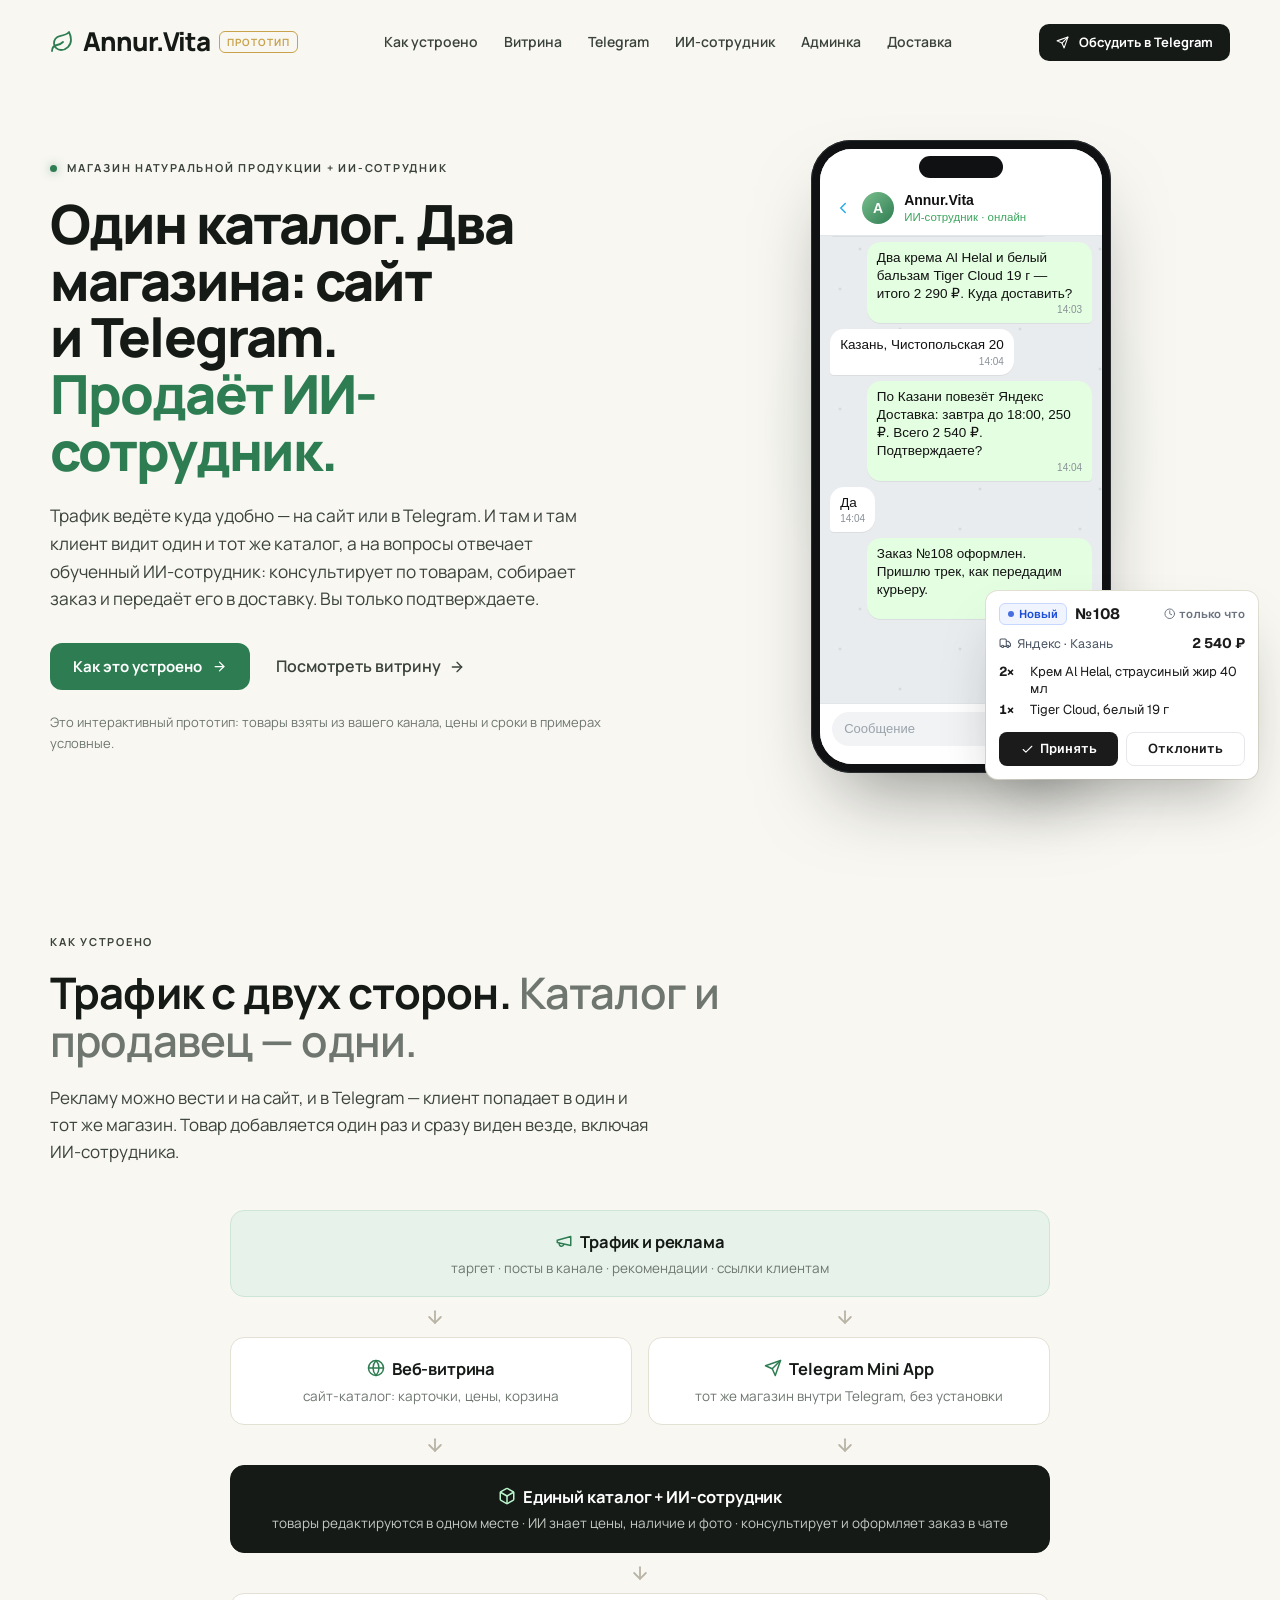
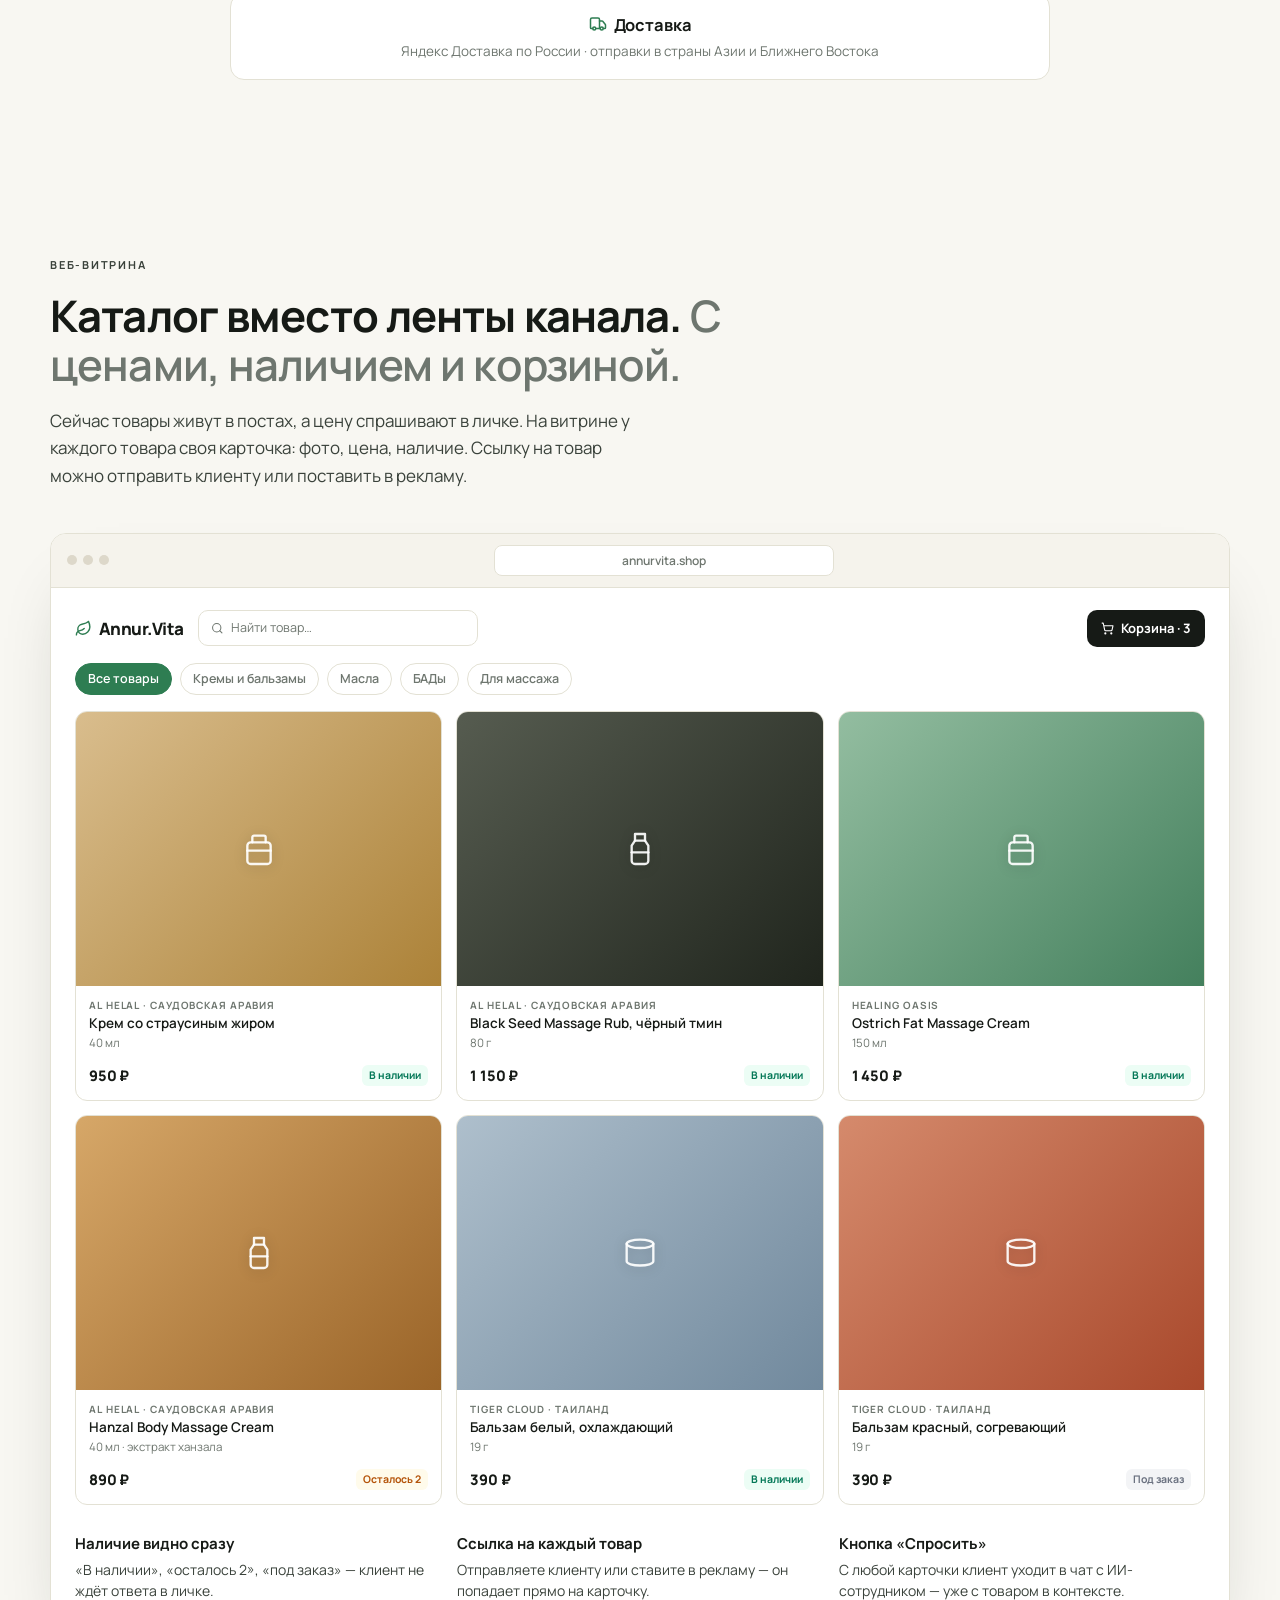
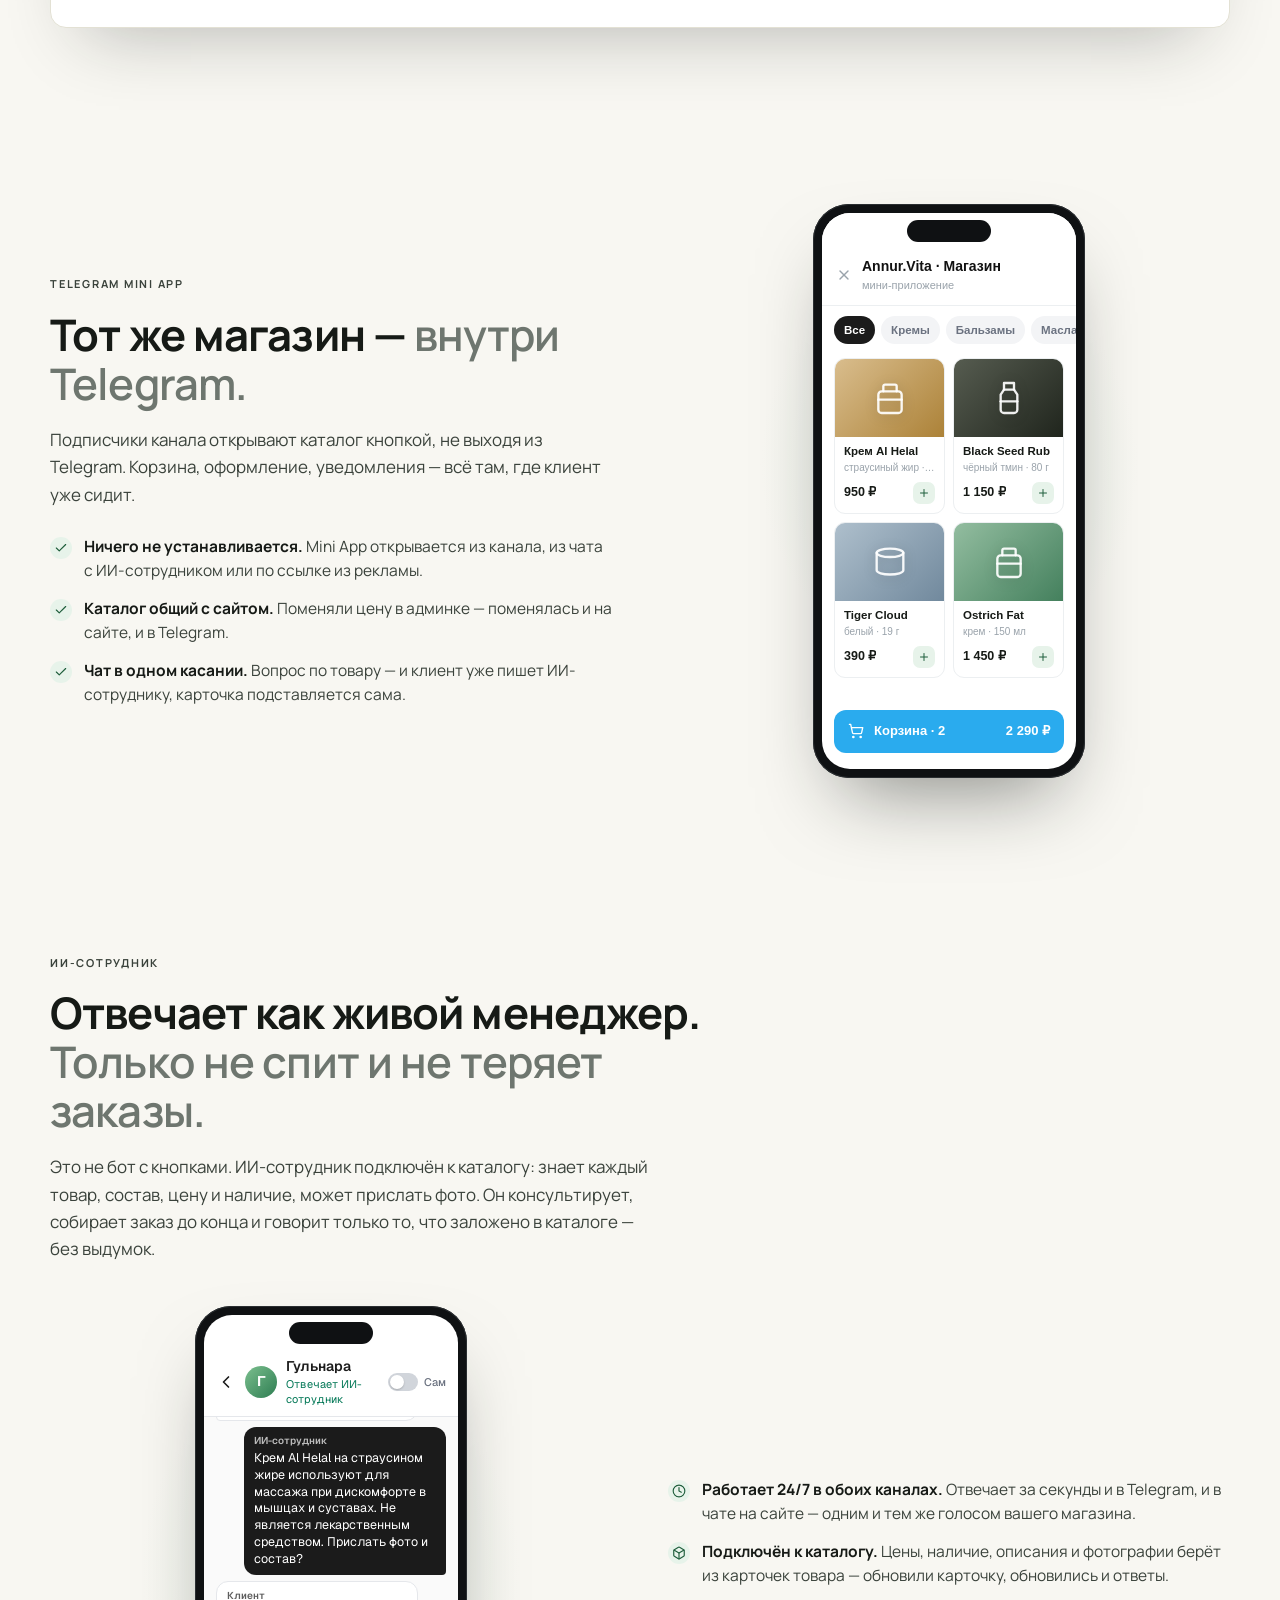
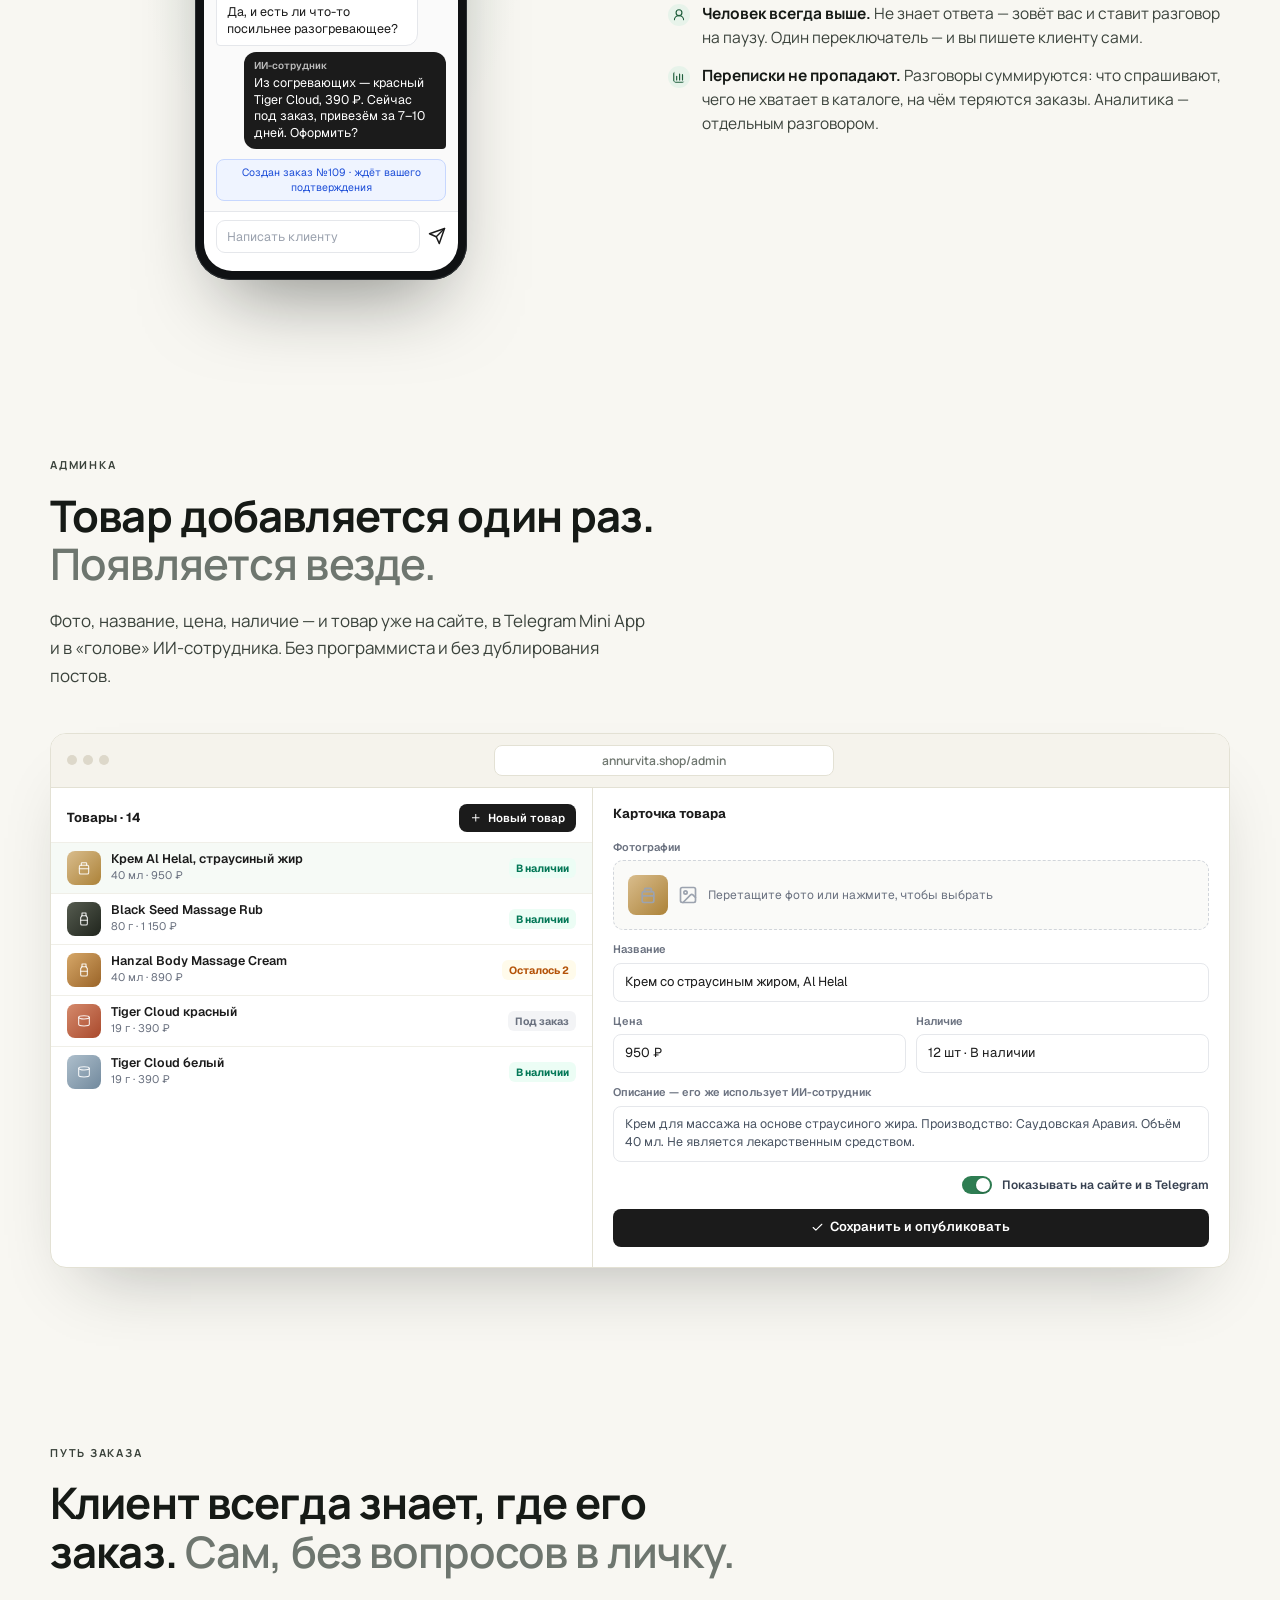
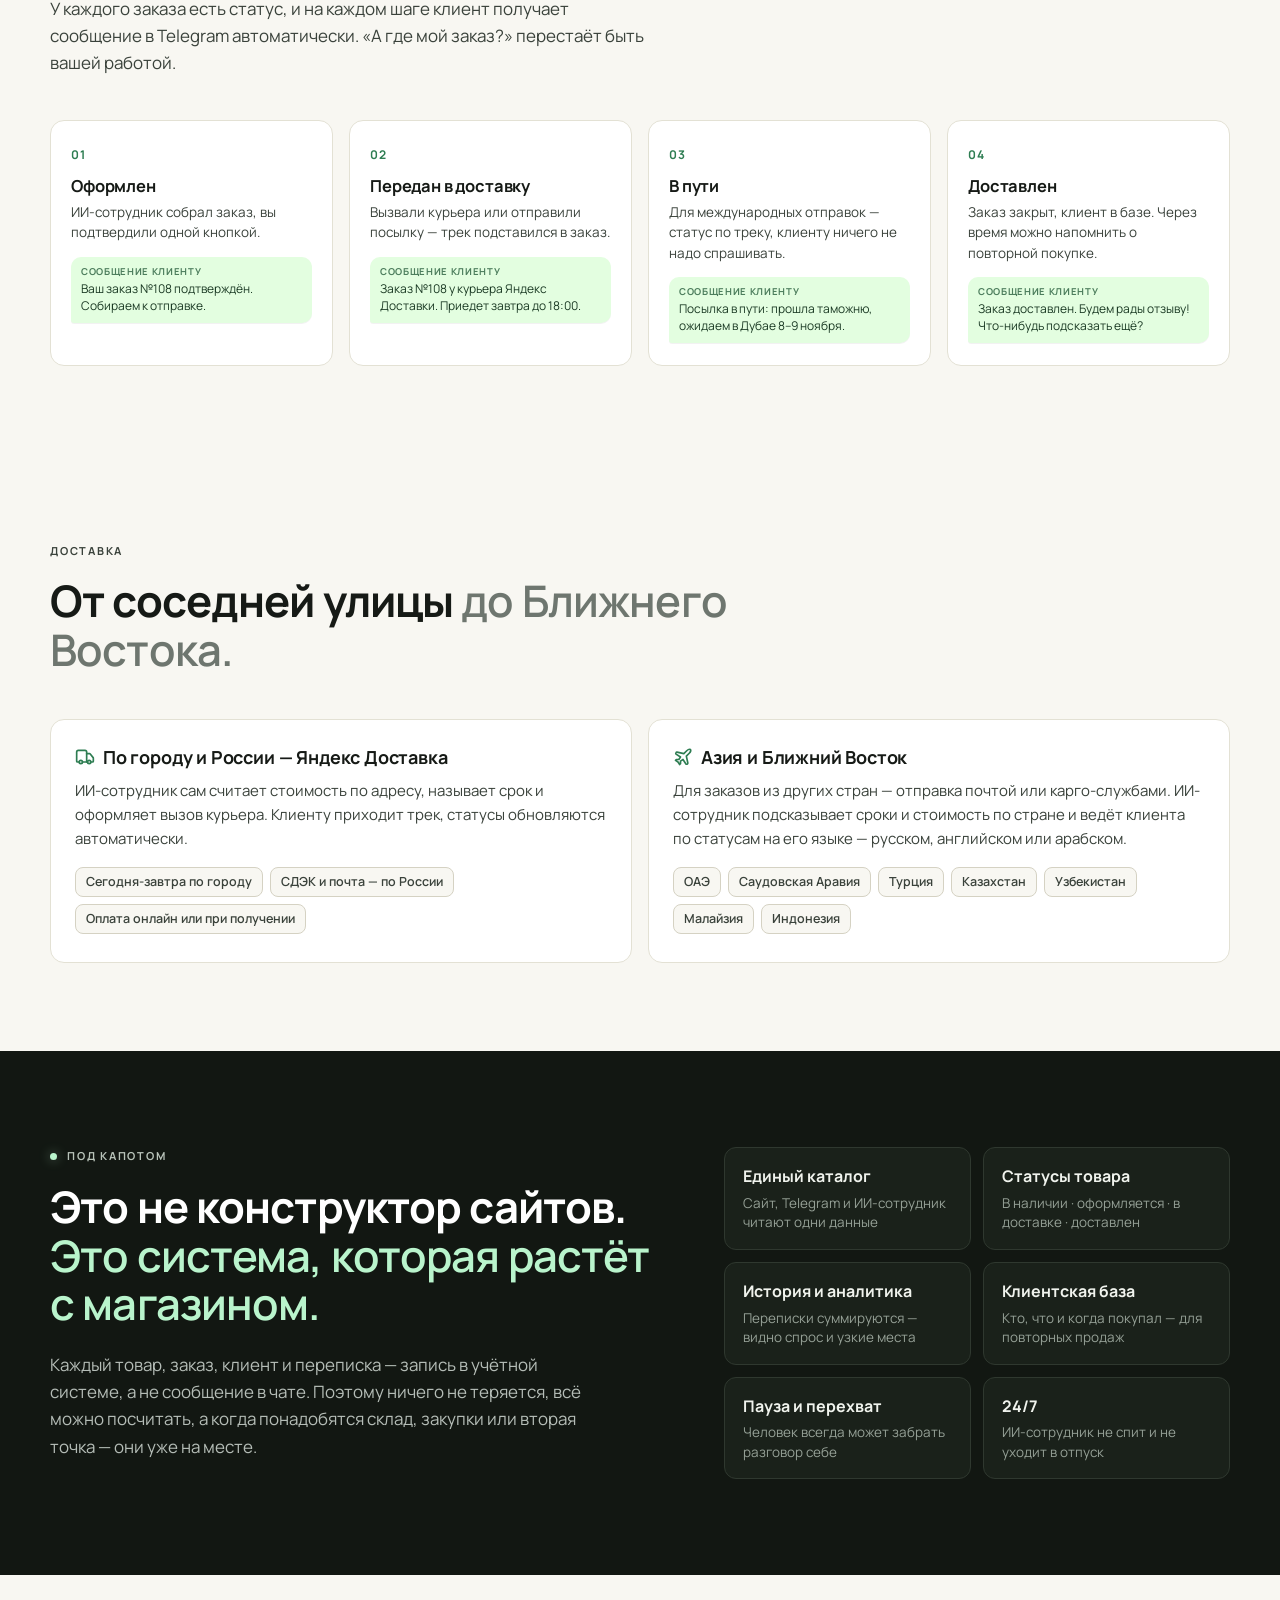
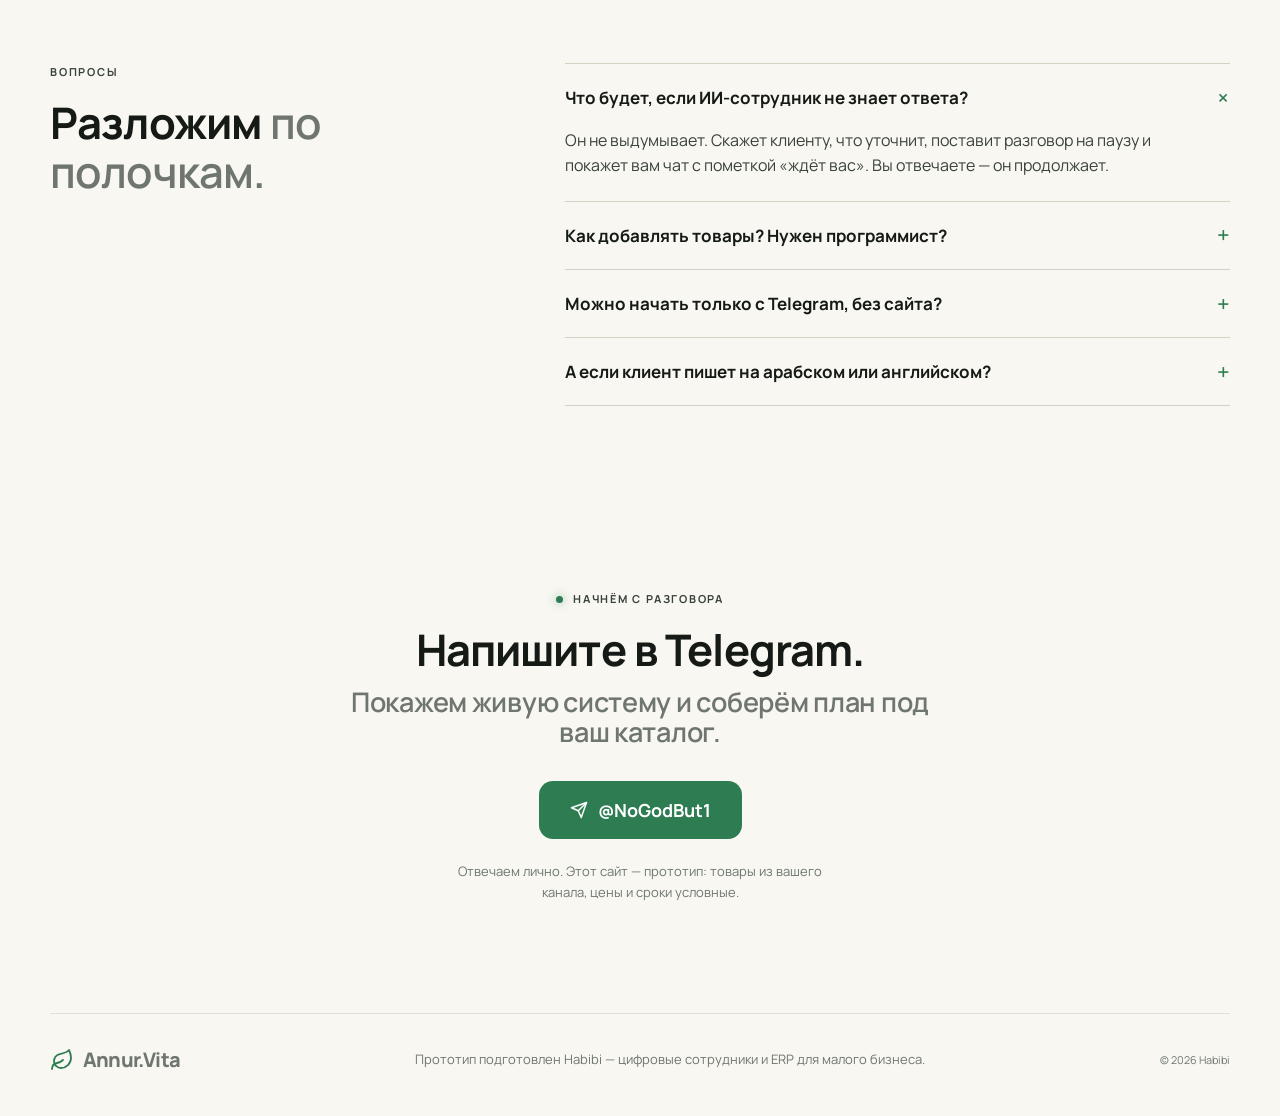
==== commit bc542146: "Убрать вопрос о цене из FAQ Co-Authored-By: Claude Fable 5 <noreply@anthropic.com>" ====
--- a/annurvita/index.html
+++ b/annurvita/index.html
@@ -363,10 +363,6 @@
       <summary>А если клиент пишет на арабском или английском?<span>+</span></summary>
       <p>ИИ-сотрудник отвечает на языке клиента. Каталог при этом ведёте на одном языке — переводит он сам.</p>
     </details>
-    <details>
-      <summary>Сколько стоит?<span>+</span></summary>
-      <p>Зависит от объёма каталога и доставки. Напишите в Telegram — за один разговор посчитаем и покажем живой пример системы.</p>
-    </details>
   </div>
 </section>
 
